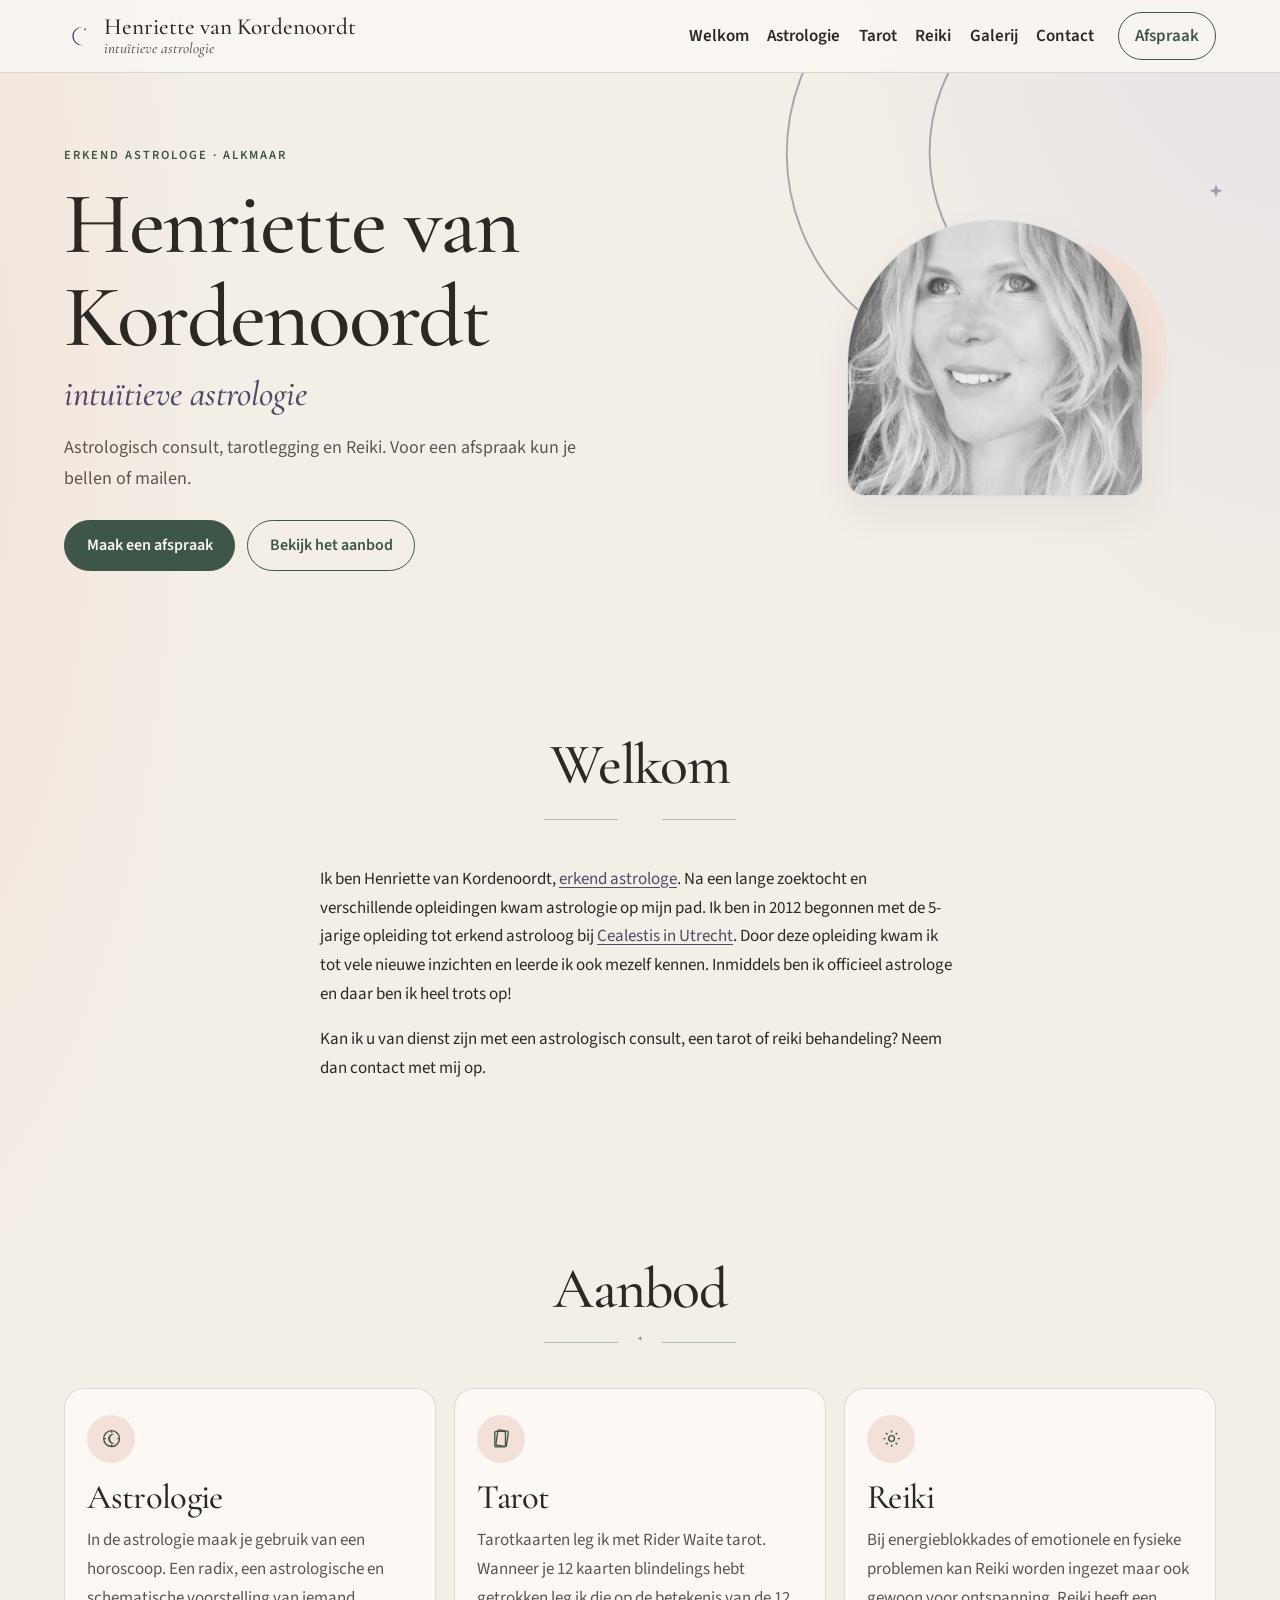
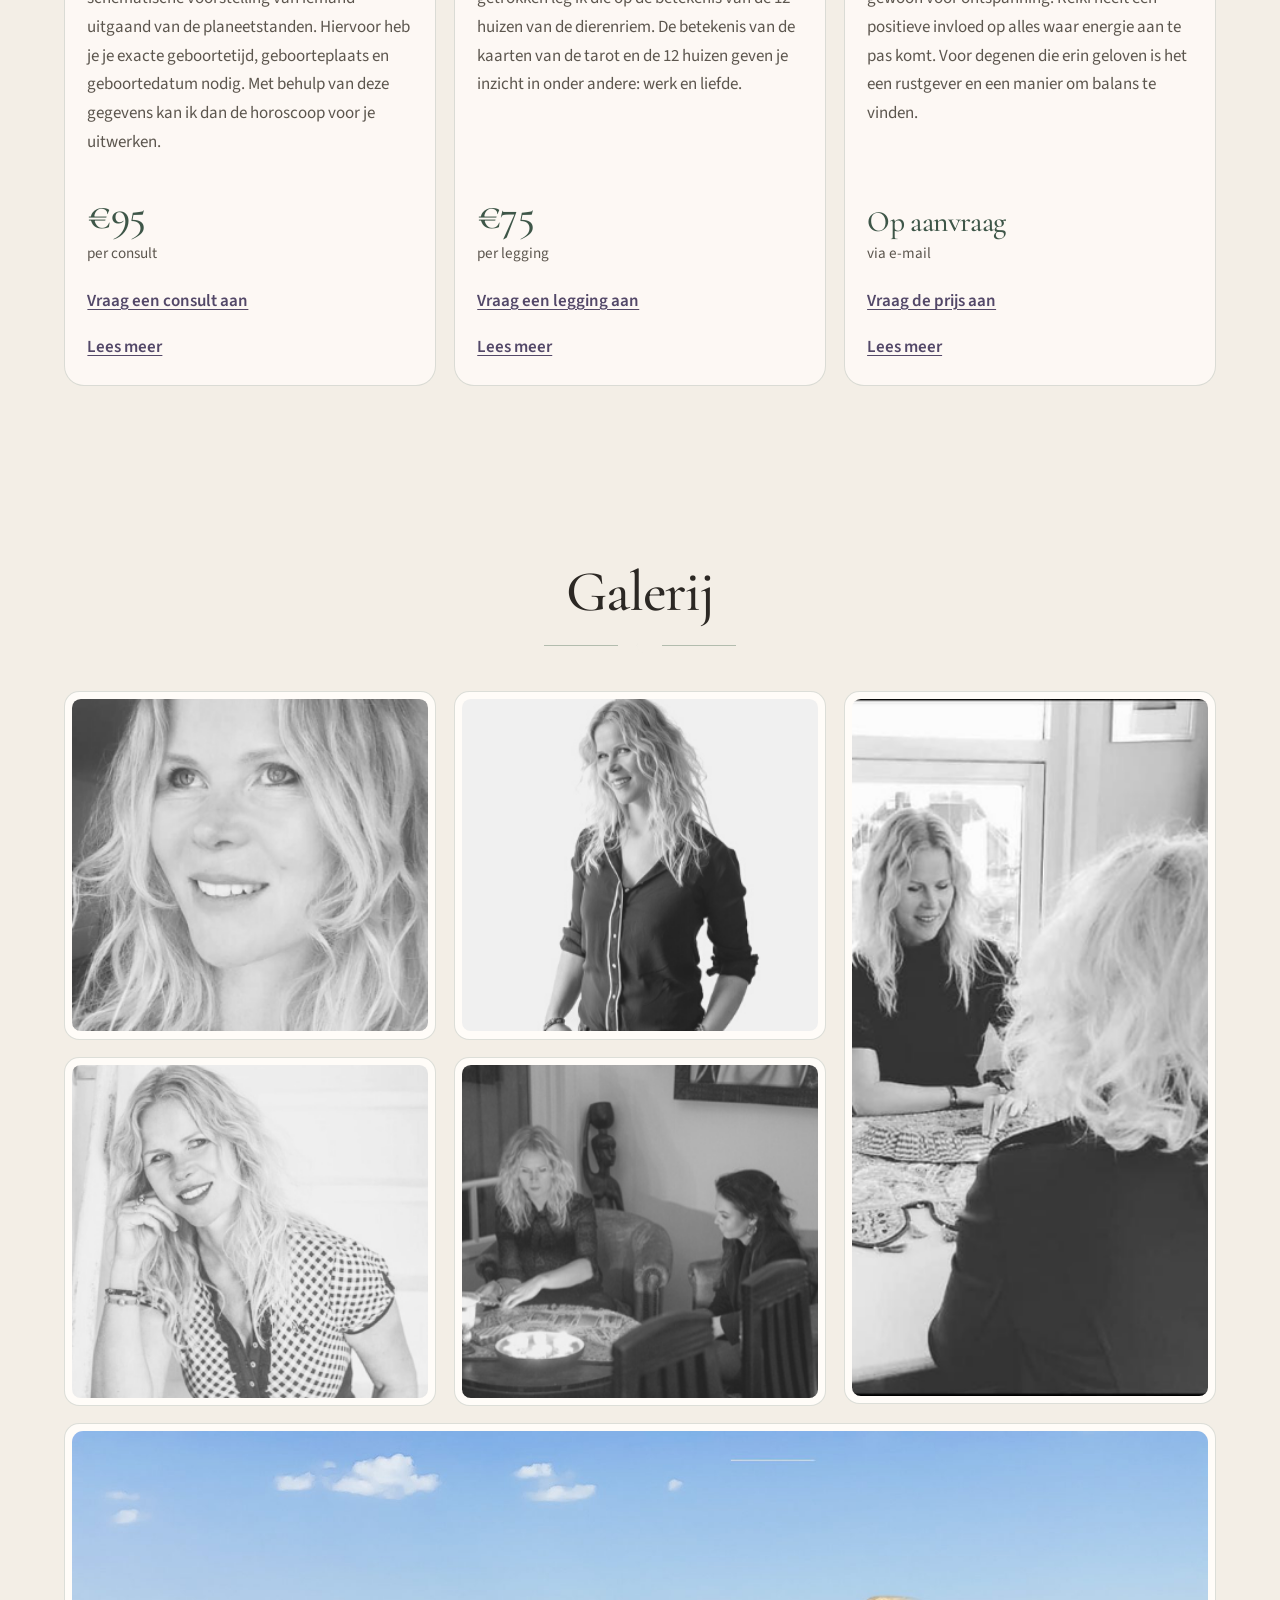
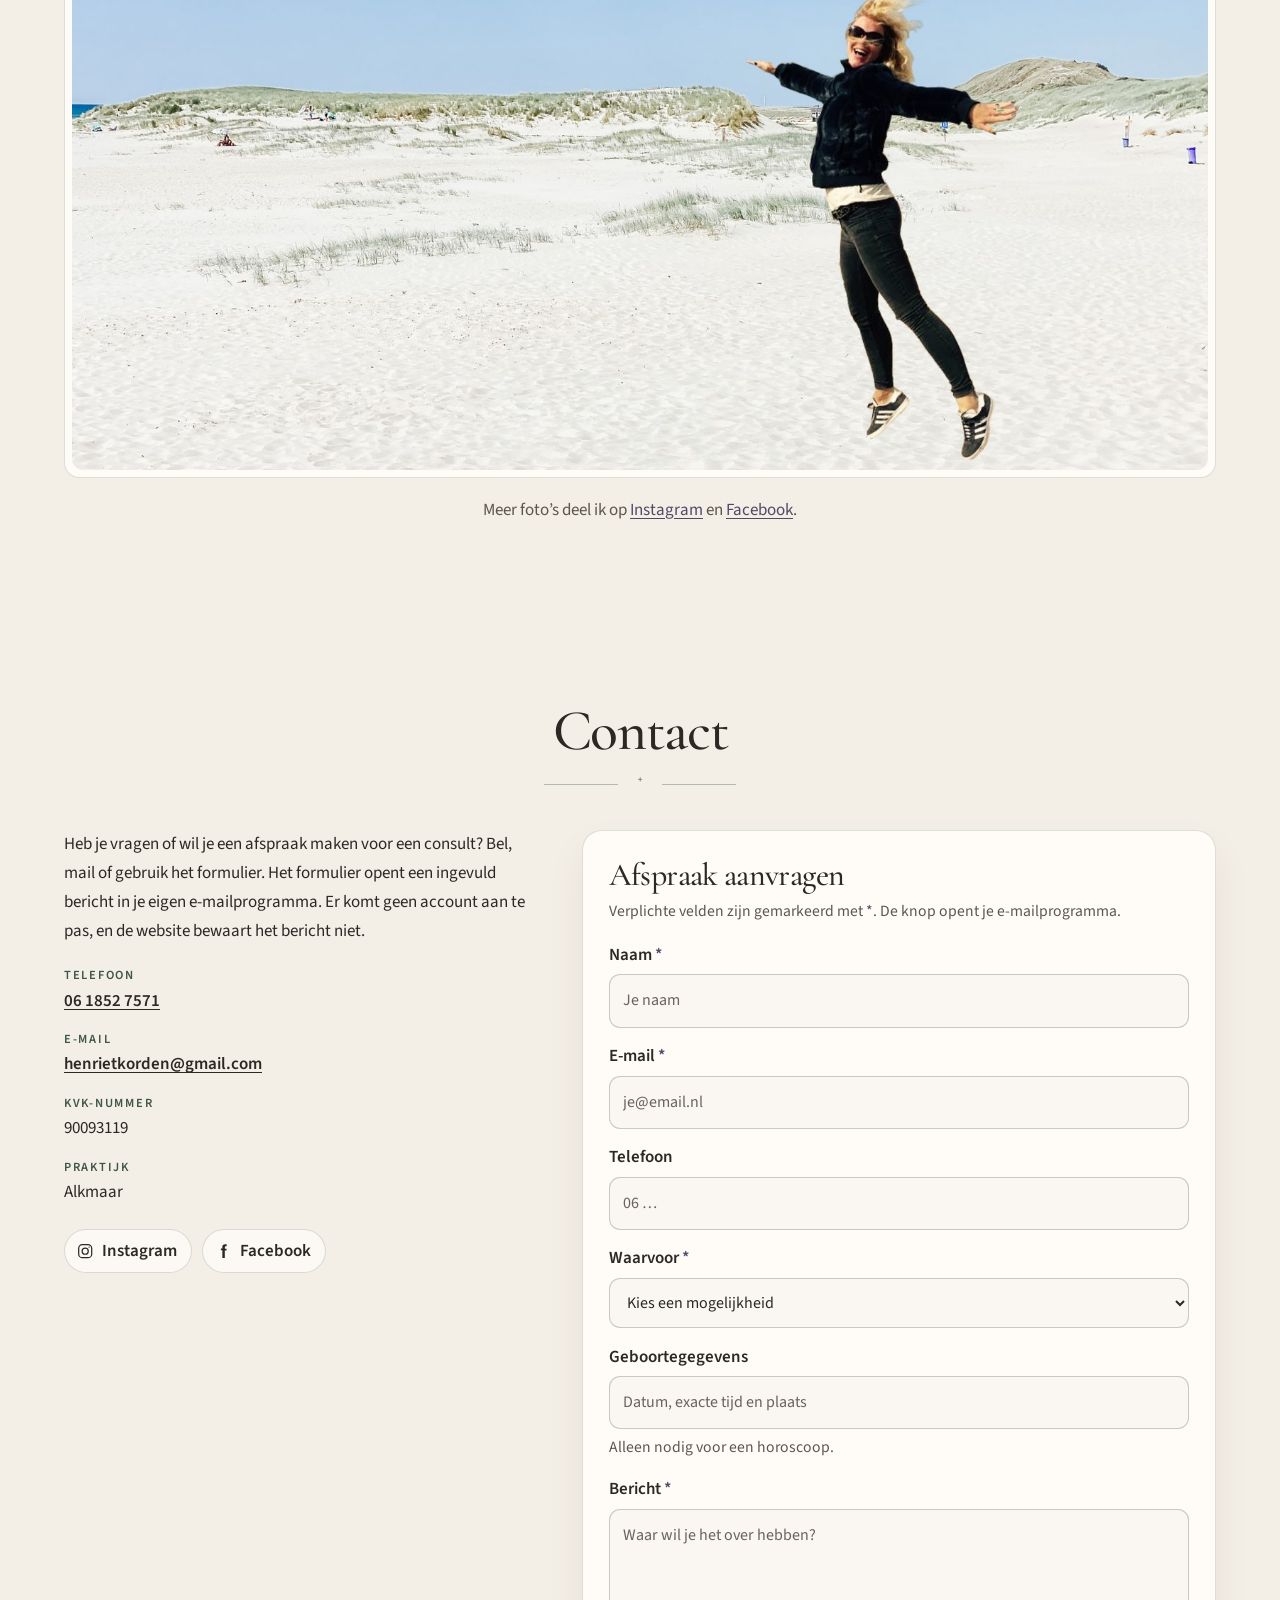
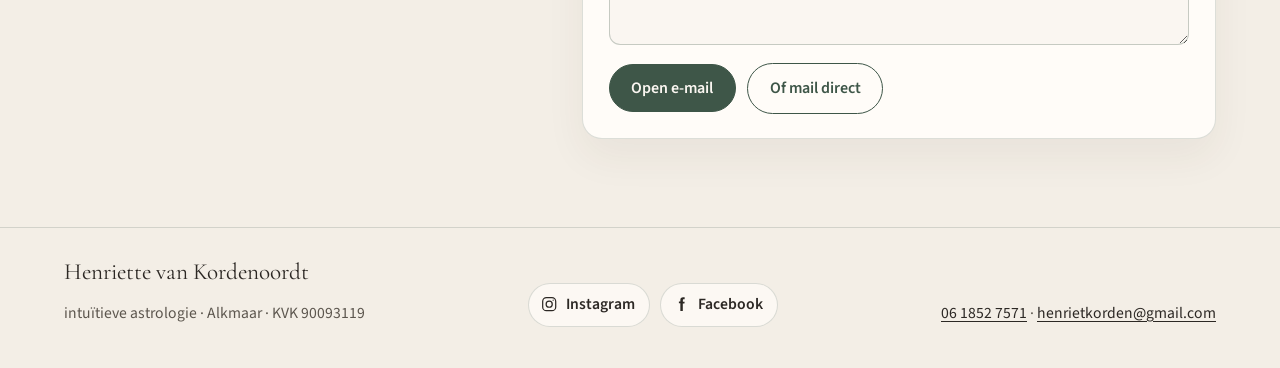
==== index.html @ 7a3ace4b "Add Henriette van Kordenoordt static site for GitHub Pages. Mirror the approved one-page site at the" ====
<!DOCTYPE html>
<html lang="nl">
<head>
  <meta charset="utf-8">
  <meta name="viewport" content="width=device-width, initial-scale=1">
  <title>Henriette van Kordenoordt – intuïtieve astrologie</title>
  <meta name="description" content="Erkend astrologe in Alkmaar. Astrologisch consult (€95), tarotlegging met Rider Waite (€75) en Reiki. Bel of mail Henriette van Kordenoordt voor een afspraak.">
  <link rel="canonical" href="https://www.henriettevankordenoordt.nl/">
  <meta name="theme-color" content="#f3eee6">
  <meta property="og:type" content="website">
  <meta property="og:locale" content="nl_NL">
  <meta property="og:site_name" content="Henriette van Kordenoordt">
  <meta property="og:title" content="Henriette van Kordenoordt – intuïtieve astrologie">
  <meta property="og:description" content="Erkend astrologe in Alkmaar. Astrologisch consult (€95), tarotlegging met Rider Waite (€75) en Reiki.">
  <meta property="og:url" content="https://www.henriettevankordenoordt.nl/">
  <meta property="og:image" content="https://www.henriettevankordenoordt.nl/og.jpg">
  <meta property="og:image:width" content="1200">
  <meta property="og:image:height" content="630">
  <meta property="og:image:alt" content="Henriette van Kordenoordt – intuïtieve astrologie">
  <meta name="twitter:card" content="summary_large_image">
  <meta name="twitter:title" content="Henriette van Kordenoordt – intuïtieve astrologie">
  <meta name="twitter:description" content="Erkend astrologe in Alkmaar. Astrologisch consult, tarot en Reiki.">
  <meta name="twitter:image" content="https://www.henriettevankordenoordt.nl/og.jpg">
  <link rel="icon" href="favicon.svg" type="image/svg+xml">
  <link rel="icon" href="favicon-32.png" sizes="32x32" type="image/png">
  <link rel="apple-touch-icon" href="apple-touch-icon.png">
  <link rel="preload" href="fonts/cormorant-garamond-latin-500-normal.woff2" as="font" type="font/woff2" crossorigin>
  <link rel="preload" href="fonts/source-sans-3-latin-400-normal.woff2" as="font" type="font/woff2" crossorigin>
  <link rel="stylesheet" href="css/styles.css">
  <script type="application/ld+json">
  {
    "@context": "https://schema.org",
    "@type": "ProfessionalService",
    "name": "Henriette van Kordenoordt",
    "description": "Erkend astrologe. Astrologisch consult, tarotlegging met Rider Waite en Reiki.",
    "url": "https://www.henriettevankordenoordt.nl/",
    "image": "https://www.henriettevankordenoordt.nl/og.jpg",
    "telephone": "+31618527571",
    "email": "henrietkorden@gmail.com",
    "address": {
      "@type": "PostalAddress",
      "addressLocality": "Alkmaar",
      "addressCountry": "NL"
    },
    "areaServed": "Alkmaar",
    "priceRange": "€€",
    "identifier": {
      "@type": "PropertyValue",
      "propertyID": "KVK",
      "value": "90093119"
    },
    "sameAs": [
      "https://www.instagram.com/henriettevkordenoordt/",
      "https://www.facebook.com/henriette.kordenoordt",
      "https://www.erkendeastrologen.nl/listings/henriette-van-kordenoordt/"
    ],
    "hasOfferCatalog": {
      "@type": "OfferCatalog",
      "name": "Consulten",
      "itemListElement": [
        {
          "@type": "Offer",
          "name": "Astrologisch consult",
          "price": "95",
          "priceCurrency": "EUR"
        },
        {
          "@type": "Offer",
          "name": "Tarotkaartlegging",
          "price": "75",
          "priceCurrency": "EUR"
        },
        {
          "@type": "Offer",
          "name": "Reiki"
        }
      ]
    }
  }
  </script>
</head>
<body id="top">
  <a class="skip" href="#inhoud">Ga naar de inhoud</a>

  <header class="site-header">
    <div class="header-bar wrap">
      <a class="brand" href="#top">
        <svg viewBox="0 0 32 32" aria-hidden="true">
          <path fill="currentColor" d="M20.8 5.6a10.2 10.2 0 1 0 .2 20.2 7.7 7.7 0 1 1-.2-20.2z"/>
          <path fill="#3e5648" d="M23.4 6.4l.45 1.2 1.2.45-1.2.45-.45 1.2-.45-1.2-1.2-.45 1.2-.45z"/>
        </svg>
        <span>
          <span class="brand-name">Henriette van Kordenoordt</span>
          <span class="brand-tag">intuïtieve astrologie</span>
        </span>
      </a>
      <button class="nav-toggle" type="button" aria-expanded="false" aria-controls="hoofdmenu">
        <span class="visually-hidden">Menu</span>
        <span class="burger" aria-hidden="true"></span>
      </button>
      <nav id="hoofdmenu" class="nav" aria-label="Hoofdmenu">
        <a href="#welkom">Welkom</a>
        <a href="astrologie.html">Astrologie</a>
        <a href="tarot.html">Tarot</a>
        <a href="reiki.html">Reiki</a>
        <a href="#galerij">Galerij</a>
        <a href="#contact">Contact</a>
        <a class="nav-cta" href="mailto:henrietkorden@gmail.com?subject=Afspraak%20consult&amp;body=Hallo%20Henriette%2C%0A%0AIk%20wil%20graag%20een%20afspraak%20maken.%0A%0ANaam%3A%20%0ATelefoon%3A%20%0AWaarvoor%20(astrologie%2C%20tarot%20of%20Reiki)%3A%20%0AGeboortedatum%2C%20tijd%20en%20plaats%20(voor%20astrologie)%3A%20%0A%0AGroet%2C%0A">Afspraak</a>
      </nav>
    </div>
  </header>

  <main id="inhoud">
    <section class="hero" aria-labelledby="hero-title">
      <svg class="sky" viewBox="0 0 800 520" preserveAspectRatio="xMidYMid slice" aria-hidden="true">
        <path fill="none" stroke="currentColor" stroke-width="1.2" d="M690 20a130 130 0 1 0 2 220 100 100 0 1 1-2-220z"/>
        <g fill="currentColor">
          <path d="M40 36l.8 2.2 2.2.8-2.2.8-.8 2.2-.8-2.2-2.2-.8 2.2-.8z"/>
          <path d="M560 28l.8 2.2 2.2.8-2.2.8-.8 2.2-.8-2.2-2.2-.8 2.2-.8z"/>
          <path d="M760 150l1.1 3 3 1.1-3 1.1-1.1 3-1.1-3-3-1.1 3-1.1z"/>
          <path d="M500 470l.8 2.1 2.1.8-2.1.8-.8 2.1-.8-2.1-2.1-.8 2.1-.8z"/>
        </g>
      </svg>
      <div class="hero-grid wrap">
        <div>
          <p class="eyebrow">Erkend astrologe · Alkmaar</p>
          <h1 id="hero-title">Henriette van Kordenoordt</h1>
          <p class="tagline">intuïtieve astrologie</p>
          <p class="lead">Astrologisch consult, tarotlegging en Reiki. Voor een afspraak kun je bellen of mailen.</p>
          <div class="actions">
            <a class="button" href="mailto:henrietkorden@gmail.com?subject=Afspraak%20consult&amp;body=Hallo%20Henriette%2C%0A%0AIk%20wil%20graag%20een%20afspraak%20maken.%0A%0ANaam%3A%20%0ATelefoon%3A%20%0AWaarvoor%20(astrologie%2C%20tarot%20of%20Reiki)%3A%20%0AGeboortedatum%2C%20tijd%20en%20plaats%20(voor%20astrologie)%3A%20%0A%0AGroet%2C%0A">Maak een afspraak</a>
            <a class="button ghost" href="#astrologie">Bekijk het aanbod</a>
          </div>
        </div>
        <figure class="portrait">
          <img src="fotos/portret-glimlach.png" width="301" height="281" alt="Portret van Henriette van Kordenoordt">
        </figure>
      </div>
    </section>

    <section class="section" id="welkom" aria-labelledby="welkom-title">
      <div class="wrap">
        <div class="section-head">
          <h2 id="welkom-title">Welkom</h2>
          <div class="ornament" aria-hidden="true"><span></span>
            <svg viewBox="0 0 24 24"><path fill="currentColor" d="M16.2 3.2a8.6 8.6 0 1 0 .2 17.2 6.5 6.5 0 1 1-.2-17.2z"/></svg>
            <span></span>
          </div>
        </div>
        <div class="prose">
          <p>Ik ben Henriette van Kordenoordt, <a href="https://www.erkendeastrologen.nl/listings/henriette-van-kordenoordt/">erkend astrologe</a>. Na een lange zoektocht en verschillende opleidingen kwam astrologie op mijn pad. Ik ben in 2012 begonnen met de 5-jarige opleiding tot erkend astroloog bij <a href="https://www.caelestis.nl">Cealestis in Utrecht</a>. Door deze opleiding kwam ik tot vele nieuwe inzichten en leerde ik ook mezelf kennen. Inmiddels ben ik officieel astrologe en daar ben ik heel trots op!</p>
          <p>Kan ik u van dienst zijn met een astrologisch consult, een tarot of reiki behandeling? Neem dan contact met mij op.</p>
        </div>
      </div>
    </section>

    <section class="section" id="aanbod" aria-labelledby="aanbod-title">
      <div class="wrap">
        <div class="section-head">
          <h2 id="aanbod-title">Aanbod</h2>
          <div class="ornament" aria-hidden="true"><span></span>
            <svg viewBox="0 0 24 24"><path fill="currentColor" d="M12 2.2l.9 2.6 2.6.9-2.6.9-.9 2.6-.9-2.6-2.6-.9 2.6-.9z"/></svg>
            <span></span>
          </div>
        </div>
        <div class="services">
          <article class="service" id="astrologie">
            <div class="service-icon" aria-hidden="true">
              <svg viewBox="0 0 24 24" fill="none" stroke="currentColor" stroke-width="1.4">
                <circle cx="12" cy="12" r="8.2"/>
                <path d="M12 3.8v2.2M12 18v2.2M3.8 12h2.2M18 12h2.2"/>
                <path d="M15.2 7.2a5.2 5.2 0 1 0 .2 9.8 3.8 3.8 0 1 1-.2-9.8z" fill="currentColor" stroke="none"/>
              </svg>
            </div>
            <h3>Astrologie</h3>
            <p class="text">In de astrologie maak je gebruik van een horoscoop. Een radix, een astrologische en schematische voorstelling van iemand uitgaand van de planeetstanden. Hiervoor heb je je exacte geboortetijd, geboorteplaats en geboortedatum nodig. Met behulp van deze gegevens kan ik dan de horoscoop voor je uitwerken.</p>
            <p class="price"><strong>€95</strong><span>per consult</span></p>
            <a class="more" href="mailto:henrietkorden@gmail.com?subject=Afspraak%20astrologisch%20consult&amp;body=Hallo%20Henriette%2C%0A%0AIk%20wil%20graag%20een%20astrologisch%20consult%20(€95).%0A%0ANaam%3A%20%0ATelefoon%3A%20%0AGeboortedatum%3A%20%0AGeboortetijd%3A%20%0AGeboorteplaats%3A%20%0A%0AGroet%2C%0A">Vraag een consult aan</a>
            <a class="more" href="astrologie.html">Lees meer</a>
          </article>

          <article class="service" id="tarot">
            <div class="service-icon" aria-hidden="true">
              <svg viewBox="0 0 24 24" fill="none" stroke="currentColor" stroke-width="1.4">
                <rect x="7" y="3.5" width="11" height="16" rx="1.2" transform="rotate(8 12 12)"/>
                <rect x="5" y="4.5" width="11" height="16" rx="1.2"/>
              </svg>
            </div>
            <h3>Tarot</h3>
            <p class="text">Tarotkaarten leg ik met Rider Waite tarot. Wanneer je 12 kaarten blindelings hebt getrokken leg ik die op de betekenis van de 12 huizen van de dierenriem. De betekenis van de kaarten van de tarot en de 12 huizen geven je inzicht in onder andere: werk en liefde.</p>
            <p class="price"><strong>€75</strong><span>per legging</span></p>
            <a class="more" href="mailto:henrietkorden@gmail.com?subject=Afspraak%20tarotlegging&amp;body=Hallo%20Henriette%2C%0A%0AIk%20wil%20graag%20een%20tarotlegging%20(€75).%0A%0ANaam%3A%20%0ATelefoon%3A%20%0A%0AGroet%2C%0A">Vraag een legging aan</a>
            <a class="more" href="tarot.html">Lees meer</a>
          </article>

          <article class="service" id="reiki">
            <div class="service-icon" aria-hidden="true">
              <svg viewBox="0 0 24 24" fill="none" stroke="currentColor" stroke-width="1.4">
                <circle cx="12" cy="12" r="3"/>
                <path d="M12 3.5v2.2M12 18.3V20.5M3.5 12h2.2M18.3 12H20.5"/>
                <path d="M6.2 6.2l1.6 1.6M16.2 16.2l1.6 1.6M17.8 6.2l-1.6 1.6M7.8 16.2l-1.6 1.6"/>
              </svg>
            </div>
            <h3>Reiki</h3>
            <p class="text">Bij energieblokkades of emotionele en fysieke problemen kan Reiki worden ingezet maar ook gewoon voor ontspanning. Reiki heeft een positieve invloed op alles waar energie aan te pas komt. Voor degenen die erin geloven is het een rustgever en een manier om balans te vinden.</p>
            <p class="price words"><strong>Op aanvraag</strong><span>via e-mail</span></p>
            <a class="more" href="mailto:henrietkorden@gmail.com?subject=Vraag%20over%20Reiki&amp;body=Hallo%20Henriette%2C%0A%0AIk%20wil%20graag%20weten%20wat%20een%20Reiki-behandeling%20kost%20en%20of%20je%20tijd%20hebt.%0A%0ANaam%3A%20%0ATelefoon%3A%20%0A%0AGroet%2C%0A">Vraag de prijs aan</a>
            <a class="more" href="reiki.html">Lees meer</a>
          </article>
        </div>
      </div>
    </section>

    <section class="section" id="galerij" aria-labelledby="galerij-title">
      <div class="wrap">
        <div class="section-head">
          <h2 id="galerij-title">Galerij</h2>
          <div class="ornament" aria-hidden="true"><span></span>
            <svg viewBox="0 0 24 24"><path fill="currentColor" d="M16.2 3.2a8.6 8.6 0 1 0 .2 17.2 6.5 6.5 0 1 1-.2-17.2z"/></svg>
            <span></span>
          </div>
        </div>
        <!--
          Foto's staan in de map fotos/.
          Nieuwe foto: kopieer het bestand daarnaartoe en kopieer een <figure> hieronder.
          Zet een alt-tekst op de img. Geen zichtbaar bijschrift.
          Uitleg voor Henriette: README.md en fotos/LEES-MIJ.txt
        -->
        <div class="gallery">
          <figure>
            <button class="shot" type="button" data-src="fotos/portret-glimlach.png">
              <img src="fotos/portret-glimlach.png" width="301" height="281" alt="Portret van Henriette van Kordenoordt" loading="lazy">
            </button>
          </figure>
          <figure>
            <button class="shot" type="button" data-src="fotos/portret-leunend.png">
              <img src="fotos/portret-leunend.png" width="301" height="281" alt="Henriette van Kordenoordt, leunend tegen een lichte muur" loading="lazy">
            </button>
          </figure>
          <figure>
            <button class="shot" type="button" data-src="fotos/portret-staand.png">
              <img src="fotos/portret-staand.png" width="301" height="281" alt="Henriette van Kordenoordt, staand portret" loading="lazy">
            </button>
          </figure>
          <figure>
            <button class="shot" type="button" data-src="fotos/consult-kaarten.png">
              <img src="fotos/consult-kaarten.png" width="301" height="281" alt="Henriette tijdens een consult aan tafel met kaarten" loading="lazy">
            </button>
          </figure>
          <figure>
            <button class="shot" type="button" data-src="fotos/consult-raam.png">
              <img src="fotos/consult-raam.png" width="291" height="570" alt="Henriette in gesprek tijdens een consult bij het raam" loading="lazy">
            </button>
          </figure>
        </div>
        <figure class="feature">
          <button class="shot" type="button" data-src="fotos/aan-het-strand.jpg">
            <img src="fotos/aan-het-strand.jpg" width="1600" height="900" alt="Henriette van Kordenoordt op het strand, met duinen op de achtergrond" loading="lazy">
          </button>
        </figure>
        <p class="gallery-note">Meer foto’s deel ik op <a href="https://www.instagram.com/henriettevkordenoordt/">Instagram</a> en <a href="https://www.facebook.com/henriette.kordenoordt">Facebook</a>.</p>
      </div>
    </section>

    <section class="section" id="contact" aria-labelledby="contact-title">
      <div class="wrap">
        <div class="section-head">
          <h2 id="contact-title">Contact</h2>
          <div class="ornament" aria-hidden="true"><span></span>
            <svg viewBox="0 0 24 24"><path fill="currentColor" d="M12 2.2l.9 2.6 2.6.9-2.6.9-.9 2.6-.9-2.6-2.6-.9 2.6-.9z"/></svg>
            <span></span>
          </div>
        </div>
        <div class="contact-grid">
          <div>
            <p>Heb je vragen of wil je een afspraak maken voor een consult? Bel, mail of gebruik het formulier. Het formulier opent een ingevuld bericht in je eigen e-mailprogramma. Er komt geen account aan te pas, en de website bewaart het bericht niet.</p>
            <ul class="contact-list">
              <li>
                <span>Telefoon</span>
                <a href="tel:+31618527571">06 1852 7571</a>
              </li>
              <li>
                <span>E-mail</span>
                <a href="mailto:henrietkorden@gmail.com">henrietkorden@gmail.com</a>
              </li>
              <li>
                <span>KVK-nummer</span>
                90093119
              </li>
              <li>
                <span>Praktijk</span>
                Alkmaar
              </li>
            </ul>
            <ul class="social">
              <li>
                <a href="https://www.instagram.com/henriettevkordenoordt/">
                  <svg viewBox="0 0 24 24" aria-hidden="true" fill="none" stroke="currentColor" stroke-width="1.6">
                    <rect x="3.5" y="3.5" width="17" height="17" rx="5"/>
                    <circle cx="12" cy="12" r="4"/>
                    <circle cx="17.2" cy="6.8" r="0.8" fill="currentColor" stroke="none"/>
                  </svg>
                  Instagram
                </a>
              </li>
              <li>
                <a href="https://www.facebook.com/henriette.kordenoordt">
                  <svg viewBox="0 0 24 24" aria-hidden="true" fill="currentColor">
                    <path d="M14.2 8.4V6.9c0-.7.2-1.2 1.3-1.2H16.5V3h-1.9C12 3 10.9 4.3 10.9 6.4v2H9v2.4h1.9V21h3.2v-9.8h2.1l.3-2.4h-2.3z"/>
                  </svg>
                  Facebook
                </a>
              </li>
            </ul>
          </div>

          <form id="afspraak-form" class="form-card" name="afspraak" method="POST" action="bedankt.html" data-netlify="true" netlify-honeypot="bot-field">
            <h3>Afspraak aanvragen</h3>
            <p class="hint">Verplichte velden zijn gemarkeerd met <span class="req">*</span>. De knop opent je e-mailprogramma.</p>
            <input type="hidden" name="form-name" value="afspraak">
            <p class="honeypot">
              <label>Laat dit veld leeg<input name="bot-field" tabindex="-1" autocomplete="off"></label>
            </p>
            <div class="field">
              <label for="naam">Naam <span class="req">*</span></label>
              <input id="naam" name="naam" type="text" autocomplete="name" required placeholder="Je naam">
            </div>
            <div class="field">
              <label for="email">E-mail <span class="req">*</span></label>
              <input id="email" name="email" type="email" autocomplete="email" required placeholder="je@email.nl">
            </div>
            <div class="field">
              <label for="telefoon">Telefoon</label>
              <input id="telefoon" name="telefoon" type="tel" autocomplete="tel" placeholder="06 …">
            </div>
            <div class="field">
              <label for="dienst">Waarvoor <span class="req">*</span></label>
              <select id="dienst" name="dienst" required>
                <option value="">Kies een mogelijkheid</option>
                <option>Astrologisch consult (€95)</option>
                <option>Tarotkaartlegging (€75)</option>
                <option>Reiki (prijs op aanvraag)</option>
                <option>Ik weet het nog niet</option>
              </select>
            </div>
            <div class="field">
              <label for="geboorte">Geboortegegevens</label>
              <input id="geboorte" name="geboorte" type="text" placeholder="Datum, exacte tijd en plaats">
              <span class="hint">Alleen nodig voor een horoscoop.</span>
            </div>
            <div class="field">
              <label for="bericht">Bericht <span class="req">*</span></label>
              <textarea id="bericht" name="bericht" required placeholder="Waar wil je het over hebben?"></textarea>
            </div>
            <div class="form-actions">
              <button class="button" type="submit">Open e-mail</button>
              <a class="button ghost" href="mailto:henrietkorden@gmail.com?subject=Afspraak%20consult&amp;body=Hallo%20Henriette%2C%0A%0AIk%20wil%20graag%20een%20afspraak%20maken.%0A%0ANaam%3A%20%0ATelefoon%3A%20%0AWaarvoor%20(astrologie%2C%20tarot%20of%20Reiki)%3A%20%0AGeboortedatum%2C%20tijd%20en%20plaats%20(voor%20astrologie)%3A%20%0A%0AGroet%2C%0A">Of mail direct</a>
            </div>
            <p id="form-status" class="form-status" role="status" hidden></p>
          </form>
        </div>
      </div>
    </section>
  </main>

  <footer class="site-footer">
    <div class="wrap footer-row">
      <div>
        <p class="footer-name">Henriette van Kordenoordt</p>
        <p class="footer-meta">intuïtieve astrologie · Alkmaar · KVK 90093119</p>
      </div>
      <ul class="social">
        <li>
          <a href="https://www.instagram.com/henriettevkordenoordt/">
            <svg viewBox="0 0 24 24" aria-hidden="true" fill="none" stroke="currentColor" stroke-width="1.6">
              <rect x="3.5" y="3.5" width="17" height="17" rx="5"/>
              <circle cx="12" cy="12" r="4"/>
              <circle cx="17.2" cy="6.8" r="0.8" fill="currentColor" stroke="none"/>
            </svg>
            Instagram
          </a>
        </li>
        <li>
          <a href="https://www.facebook.com/henriette.kordenoordt">
            <svg viewBox="0 0 24 24" aria-hidden="true" fill="currentColor">
              <path d="M14.2 8.4V6.9c0-.7.2-1.2 1.3-1.2H16.5V3h-1.9C12 3 10.9 4.3 10.9 6.4v2H9v2.4h1.9V21h3.2v-9.8h2.1l.3-2.4h-2.3z"/>
            </svg>
            Facebook
          </a>
        </li>
      </ul>
      <p class="footer-meta"><a href="tel:+31618527571">06 1852 7571</a> · <a href="mailto:henrietkorden@gmail.com">henrietkorden@gmail.com</a></p>
    </div>
  </footer>

  <dialog id="lightbox" class="lightbox" aria-label="Vergrote foto">
    <div class="lightbox-frame">
      <img id="lightbox-img" alt="">
      <div class="lightbox-bar">
        <form method="dialog">
          <button class="lightbox-close" type="submit">Sluiten</button>
        </form>
      </div>
    </div>
  </dialog>

  <script src="js/site.js"></script>
</body>
</html>
---- css/styles.css ----
@font-face {
  font-family: "Cormorant Garamond";
  font-style: normal;
  font-weight: 400;
  font-display: swap;
  src: url("../fonts/cormorant-garamond-latin-400-normal.woff2") format("woff2");
}

@font-face {
  font-family: "Cormorant Garamond";
  font-style: normal;
  font-weight: 500;
  font-display: swap;
  src: url("../fonts/cormorant-garamond-latin-500-normal.woff2") format("woff2");
}

@font-face {
  font-family: "Cormorant Garamond";
  font-style: normal;
  font-weight: 600;
  font-display: swap;
  src: url("../fonts/cormorant-garamond-latin-600-normal.woff2") format("woff2");
}

@font-face {
  font-family: "Cormorant Garamond";
  font-style: italic;
  font-weight: 500;
  font-display: swap;
  src: url("../fonts/cormorant-garamond-latin-500-italic.woff2") format("woff2");
}

@font-face {
  font-family: "Source Sans 3";
  font-style: normal;
  font-weight: 400;
  font-display: swap;
  src: url("../fonts/source-sans-3-latin-400-normal.woff2") format("woff2");
}

@font-face {
  font-family: "Source Sans 3";
  font-style: normal;
  font-weight: 600;
  font-display: swap;
  src: url("../fonts/source-sans-3-latin-600-normal.woff2") format("woff2");
}

:root {
  --cream: #f3eee6;
  --paper: #faf6f1;
  --white: #fffcf8;
  --blush: #f3e0d8;
  --sage: #7f9482;
  --sage-deep: #3e5648;
  --lavender: #d5cce3;
  --lavender-deep: #534868;
  --ink: #2c2824;
  --muted: #5c564e;
  --line: rgba(62, 86, 72, 0.18);
  --shadow: 0 18px 40px rgba(70, 52, 42, 0.06);
  --serif: "Cormorant Garamond", "Iowan Old Style", Palatino, Georgia, serif;
  --sans: "Source Sans 3", "Segoe UI", sans-serif;
  --header: 4.5rem;
}

*,
*::before,
*::after {
  box-sizing: border-box;
}

html {
  scroll-behavior: smooth;
}

body {
  margin: 0;
  color: var(--ink);
  background:
    radial-gradient(ellipse 70% 40% at 100% -8%, rgba(213, 204, 227, 0.55), transparent 55%),
    radial-gradient(ellipse 50% 36% at -8% 8%, rgba(243, 224, 216, 0.85), transparent 50%),
    var(--cream);
  font-family: var(--sans);
  font-size: 1.0625rem;
  line-height: 1.7;
  color-scheme: light;
}

img {
  max-width: 100%;
  height: auto;
}

h1, h2, h3 {
  font-family: var(--serif);
  font-weight: 500;
  line-height: 1.05;
  letter-spacing: -0.02em;
  margin: 0;
}

p {
  margin: 0 0 1rem;
}

a {
  color: var(--lavender-deep);
  text-underline-offset: 0.18em;
}

a:hover {
  color: var(--sage-deep);
}

:focus-visible {
  outline: 2px solid var(--lavender-deep);
  outline-offset: 3px;
}

::selection {
  background: var(--lavender);
  color: var(--ink);
}

.skip {
  position: absolute;
  left: 1rem;
  top: -4rem;
  z-index: 100;
  background: var(--ink);
  color: var(--paper);
  padding: 0.6rem 1rem;
  border-radius: 0.4rem;
  text-decoration: none;
}

.skip:focus {
  top: 0.6rem;
}

.visually-hidden {
  position: absolute;
  width: 1px;
  height: 1px;
  padding: 0;
  margin: -1px;
  overflow: hidden;
  clip: rect(0, 0, 0, 0);
  white-space: nowrap;
  border: 0;
}

.wrap {
  width: min(100% - 2.5rem, 72rem);
  margin-inline: auto;
}

.section,
#astrologie,
#tarot,
#reiki {
  scroll-margin-top: 5.5rem;
}

.section {
  padding: 4.25rem 0;
}

.section-head {
  text-align: center;
  margin-bottom: 2.25rem;
}

.section-head h2 {
  font-size: clamp(2.4rem, 5vw, 3.6rem);
}

.eyebrow {
  margin: 0 0 0.75rem;
  font-size: 0.78rem;
  font-weight: 600;
  letter-spacing: 0.16em;
  text-transform: uppercase;
  color: var(--sage-deep);
}

.ornament {
  display: flex;
  align-items: center;
  gap: 0.8rem;
  max-width: 12rem;
  margin: 0.9rem auto 0;
  color: var(--sage);
}

.ornament span {
  flex: 1;
  height: 1px;
  background: currentColor;
  opacity: 0.55;
}

.ornament svg {
  width: 1.15rem;
  height: 1.15rem;
  flex: none;
}

.prose {
  max-width: 40rem;
  margin-inline: auto;
}

.prose p:last-child {
  margin-bottom: 0;
}

.site-header {
  position: sticky;
  top: 0;
  z-index: 30;
  background: rgba(250, 246, 241, 0.9);
  backdrop-filter: blur(14px);
  border-bottom: 1px solid var(--line);
}

.header-bar {
  display: flex;
  align-items: center;
  justify-content: space-between;
  gap: 0.75rem;
  min-height: var(--header);
  flex-wrap: wrap;
}

.brand {
  display: flex;
  align-items: center;
  gap: 0.7rem;
  color: inherit;
  text-decoration: none;
  min-width: 0;
  padding: 0.4rem 0;
}

.brand svg {
  width: 1.8rem;
  height: 1.8rem;
  flex: none;
  color: var(--lavender-deep);
}

.brand-name {
  display: block;
  font-family: var(--serif);
  font-size: clamp(1.15rem, 2.4vw, 1.45rem);
  font-weight: 500;
  line-height: 1;
  letter-spacing: 0;
}

.brand-tag {
  display: block;
  margin-top: 0.15rem;
  font-family: var(--serif);
  font-style: italic;
  font-size: 0.95rem;
  color: var(--muted);
  line-height: 1;
}

.nav-toggle {
  width: 2.75rem;
  height: 2.75rem;
  border: 1px solid var(--line);
  border-radius: 999px;
  background: transparent;
  color: var(--ink);
  display: inline-flex;
  align-items: center;
  justify-content: center;
  cursor: pointer;
}

.burger,
.burger::before,
.burger::after {
  display: block;
  width: 1rem;
  height: 1.5px;
  background: currentColor;
  border-radius: 1px;
  position: relative;
}

.burger::before,
.burger::after {
  content: "";
  position: absolute;
  left: 0;
}

.burger::before { top: -6px; }
.burger::after { top: 6px; }

.nav-toggle[aria-expanded="true"] .burger {
  background: transparent;
}

.nav-toggle[aria-expanded="true"] .burger::before {
  top: 0;
  transform: rotate(45deg);
}

.nav-toggle[aria-expanded="true"] .burger::after {
  top: 0;
  transform: rotate(-45deg);
}

.nav {
  display: none;
  flex: 1 0 100%;
  flex-direction: column;
  padding-bottom: 0.85rem;
}

.nav.is-open {
  display: flex;
}

.nav a {
  color: var(--ink);
  text-decoration: none;
  font-weight: 600;
  padding: 0.8rem 0;
  border-bottom: 1px solid var(--line);
}

.nav a:hover {
  color: var(--lavender-deep);
}

.nav-cta {
  margin-top: 0.85rem;
  align-self: flex-start;
  border: 1px solid var(--sage-deep) !important;
  border-radius: 999px;
  padding: 0.55rem 1rem !important;
  color: var(--sage-deep) !important;
}

.hero {
  position: relative;
  overflow: hidden;
  padding: 3.25rem 0 3.5rem;
}

.sky {
  position: absolute;
  inset: 0;
  width: 100%;
  height: 100%;
  pointer-events: none;
  color: var(--lavender-deep);
  opacity: 0.45;
}

.hero-grid {
  position: relative;
  display: grid;
  gap: 2.5rem;
  align-items: center;
}

h1 {
  max-width: 11em;
  font-size: clamp(3.1rem, 8vw, 5.5rem);
}

.tagline {
  margin: 0.7rem 0 0;
  font-family: var(--serif);
  font-style: italic;
  font-weight: 500;
  font-size: clamp(1.55rem, 3vw, 2.2rem);
  color: var(--lavender-deep);
  line-height: 1.15;
}

.lead {
  max-width: 34rem;
  margin-top: 1.15rem;
  color: var(--muted);
  font-size: 1.125rem;
}

.actions {
  display: flex;
  flex-wrap: wrap;
  gap: 0.75rem;
  margin-top: 1.6rem;
}

.button {
  display: inline-flex;
  align-items: center;
  justify-content: center;
  min-height: 3rem;
  padding: 0.7rem 1.35rem;
  border-radius: 999px;
  border: 1px solid var(--sage-deep);
  background: var(--sage-deep);
  color: var(--paper);
  text-decoration: none;
  font-weight: 600;
  cursor: pointer;
  font-family: inherit;
  font-size: 1rem;
}

.button:hover {
  background: #31483b;
  border-color: #31483b;
  color: var(--paper);
}

.button.ghost {
  background: transparent;
  color: var(--sage-deep);
}

.button.ghost:hover {
  background: rgba(62, 86, 72, 0.08);
  color: var(--sage-deep);
}

.portrait {
  justify-self: center;
  width: min(100%, 18.5rem);
  margin: 0;
  position: relative;
}

.portrait::before {
  content: "";
  position: absolute;
  inset: 8% -8% auto auto;
  width: 70%;
  height: 78%;
  border-radius: 50%;
  background: rgba(243, 224, 216, 0.95);
  z-index: 0;
}

.portrait img {
  position: relative;
  z-index: 1;
  display: block;
  width: 100%;
  height: auto;
  border-radius: 9rem 9rem 1.1rem 1.1rem;
  border: 1px solid var(--line);
  background: var(--white);
  box-shadow: var(--shadow);
}

.services {
  display: grid;
  gap: 1.1rem;
}

.service {
  display: flex;
  flex-direction: column;
  background: rgba(255, 252, 248, 0.78);
  border: 1px solid var(--line);
  border-radius: 1.25rem;
  padding: 1.6rem 1.4rem 1.4rem;
}

.service-icon {
  width: 3rem;
  height: 3rem;
  display: grid;
  place-items: center;
  border-radius: 50%;
  background: var(--blush);
  color: var(--sage-deep);
  margin-bottom: 1rem;
}

.service-icon svg {
  width: 1.45rem;
  height: 1.45rem;
}

.service h3 {
  font-size: 2.15rem;
  margin-bottom: 0.7rem;
}

.service .text {
  color: var(--muted);
  flex: 1;
}

.price {
  margin: 1.35rem 0 0.15rem;
}

.price strong {
  display: block;
  font-family: var(--serif);
  font-size: 2.6rem;
  font-weight: 500;
  line-height: 1;
  color: var(--sage-deep);
  letter-spacing: -0.02em;
}

.price.words strong {
  font-size: 1.85rem;
}

.price span {
  display: block;
  margin-top: 0.3rem;
  color: var(--muted);
  font-size: 0.95rem;
}

.more {
  margin-top: 1.1rem;
  font-weight: 600;
}

.gallery {
  columns: 1;
  column-gap: 1.1rem;
}

.gallery figure,
.feature {
  margin: 0 0 1.1rem;
  break-inside: avoid;
}

.shot {
  display: block;
  width: 100%;
  padding: 0.45rem;
  border: 1px solid var(--line);
  border-radius: 0.95rem;
  background: var(--white);
  cursor: zoom-in;
  color: inherit;
  font: inherit;
}

.shot img {
  display: block;
  width: 100%;
  height: auto;
  border-radius: 0.55rem;
}

.feature .shot img {
  border-radius: 0.7rem;
}

.gallery-note {
  text-align: center;
  color: var(--muted);
  margin: 0.4rem 0 0;
}

.contact-grid {
  display: grid;
  gap: 1.75rem;
}

.contact-list {
  list-style: none;
  margin: 1.25rem 0 0;
  padding: 0;
}

.contact-list li {
  margin: 0.85rem 0;
}

.contact-list span {
  display: block;
  font-size: 0.78rem;
  font-weight: 600;
  letter-spacing: 0.14em;
  text-transform: uppercase;
  color: var(--sage-deep);
}

.contact-list a {
  color: var(--ink);
  font-weight: 600;
  text-decoration-thickness: 1px;
}

.social {
  display: flex;
  flex-wrap: wrap;
  gap: 0.6rem;
  list-style: none;
  margin: 1.4rem 0 0;
  padding: 0;
}

.social a {
  display: inline-flex;
  align-items: center;
  gap: 0.45rem;
  min-height: 2.75rem;
  padding: 0.35rem 0.9rem 0.35rem 0.7rem;
  border: 1px solid var(--line);
  border-radius: 999px;
  background: rgba(255, 252, 248, 0.7);
  color: var(--ink);
  text-decoration: none;
  font-weight: 600;
}

.social a:hover {
  border-color: var(--lavender-deep);
  color: var(--lavender-deep);
}

.social svg {
  width: 1.15rem;
  height: 1.15rem;
}

.form-card {
  background: var(--white);
  border: 1px solid var(--line);
  border-radius: 1.25rem;
  padding: 1.35rem 1.2rem 1.3rem;
  box-shadow: var(--shadow);
}

.form-card h3 {
  font-size: 2rem;
  margin-bottom: 0.4rem;
}

.hint {
  color: var(--muted);
  font-size: 0.98rem;
}

.field {
  display: flex;
  flex-direction: column;
  gap: 0.3rem;
  margin-top: 0.9rem;
}

.field label {
  font-weight: 600;
}

.req {
  color: var(--lavender-deep);
}

input,
select,
textarea {
  width: 100%;
  font: inherit;
  font-size: 1rem;
  color: var(--ink);
  background: var(--paper);
  border: 1px solid rgba(62, 86, 72, 0.28);
  border-radius: 0.7rem;
  padding: 0.75rem 0.85rem;
  min-height: 3rem;
}

textarea {
  min-height: 8.5rem;
  resize: vertical;
}

::placeholder {
  color: #6a635b;
  opacity: 1;
}

.form-actions {
  display: flex;
  flex-wrap: wrap;
  gap: 0.7rem;
  align-items: center;
  margin-top: 1.1rem;
}

.form-status {
  margin: 0.9rem 0 0;
  padding: 0.8rem 0.9rem;
  border-radius: 0.7rem;
  background: rgba(127, 148, 130, 0.16);
  color: var(--ink);
}

.honeypot {
  position: absolute;
  left: -10000px;
  top: auto;
  width: 1px;
  height: 1px;
  overflow: hidden;
}

.site-footer {
  border-top: 1px solid var(--line);
  padding: 2rem 0 2.6rem;
  color: var(--muted);
  font-size: 0.98rem;
}

.footer-row {
  display: flex;
  flex-wrap: wrap;
  gap: 0.8rem 1.5rem;
  justify-content: space-between;
  align-items: end;
}

.footer-name {
  font-family: var(--serif);
  font-size: 1.45rem;
  color: var(--ink);
  line-height: 1;
}

.footer-meta {
  margin: 0.25rem 0 0;
}

.site-footer a {
  color: var(--ink);
}

.lightbox {
  border: 0;
  padding: 0;
  background: transparent;
  max-width: min(92vw, 46rem);
  width: 100%;
}

.lightbox::backdrop {
  background: rgba(44, 40, 36, 0.78);
}

.lightbox-frame {
  background: var(--paper);
  border-radius: 1rem;
  padding: 0.75rem;
}

.lightbox img {
  display: block;
  width: 100%;
  max-height: 78vh;
  object-fit: contain;
  background: #fff;
  border-radius: 0.6rem;
}

.lightbox-bar {
  display: flex;
  justify-content: flex-end;
  align-items: center;
  padding: 0.55rem 0.2rem 0.15rem;
}

.lightbox-close {
  border: 1px solid var(--line);
  background: var(--white);
  color: var(--ink);
  border-radius: 999px;
  min-height: 2.5rem;
  padding: 0.3rem 0.9rem;
  font: inherit;
  font-weight: 600;
  cursor: pointer;
}

.page {
  padding: 4rem 0 5rem;
}

.page h1 {
  font-size: clamp(2.8rem, 6vw, 4.2rem);
  margin-bottom: 1rem;
}

@media (min-width: 720px) {
  .wrap {
    width: min(100% - 4rem, 72rem);
  }

  .gallery {
    columns: 2;
  }

  .section {
    padding: 5.5rem 0;
  }

  .hero {
    padding: 4.5rem 0 4.75rem;
  }

  .form-card {
    padding: 1.7rem 1.6rem 1.5rem;
  }
}

@media (min-width: 900px) {
  .nav-toggle {
    display: none;
  }

  .header-bar {
    flex-wrap: nowrap;
  }

  .nav {
    display: flex;
    flex: none;
    flex-direction: row;
    align-items: center;
    gap: 1.15rem;
    padding: 0;
  }

  .nav a {
    border: 0;
    padding: 0.35rem 0;
  }

  .nav-cta {
    margin-top: 0;
    margin-left: 0.35rem;
  }

  .hero-grid {
    grid-template-columns: minmax(0, 1.2fr) minmax(16rem, 0.8fr);
    gap: 3rem;
  }

  .services {
    grid-template-columns: repeat(3, 1fr);
    align-items: stretch;
  }

  .contact-grid {
    grid-template-columns: minmax(0, 0.86fr) minmax(0, 1.14fr);
    gap: 2.5rem;
    align-items: start;
  }
}

@media (min-width: 1100px) {
  .gallery {
    columns: 3;
  }
}

@media (prefers-reduced-motion: reduce) {
  html {
    scroll-behavior: auto;
  }

  *,
  *::before,
  *::after {
    animation: none !important;
    transition: none !important;
  }
}

@media print {
  .site-header,
  .nav-toggle,
  .actions,
  .form-card,
  .lightbox,
  .social {
    display: none !important;
  }

  body {
    background: white;
  }

  a {
    color: black;
    text-decoration: none;
  }
}

.subpage {
  padding: 3.5rem 0 5rem;
}

.prose-page {
  max-width: 44rem;
}

.prose-page h1 {
  max-width: 16em;
  font-size: clamp(2.5rem, 5vw, 3.6rem);
  margin: 0 0 1.1rem;
}

.prose-page h2 {
  font-family: var(--serif);
  font-weight: 500;
  font-size: clamp(1.9rem, 3vw, 2.5rem);
  line-height: 1.15;
  letter-spacing: -0.02em;
  margin: 2.2rem 0 0.85rem;
}

.prose-page p {
  margin: 0 0 1rem;
}

.page-photos {
  margin: 0 0 1.2rem;
}

.page-photos img {
  width: auto;
  max-width: 100%;
  height: auto;
  border-radius: 1rem;
  border: 1px solid var(--line);
  background: var(--white);
}
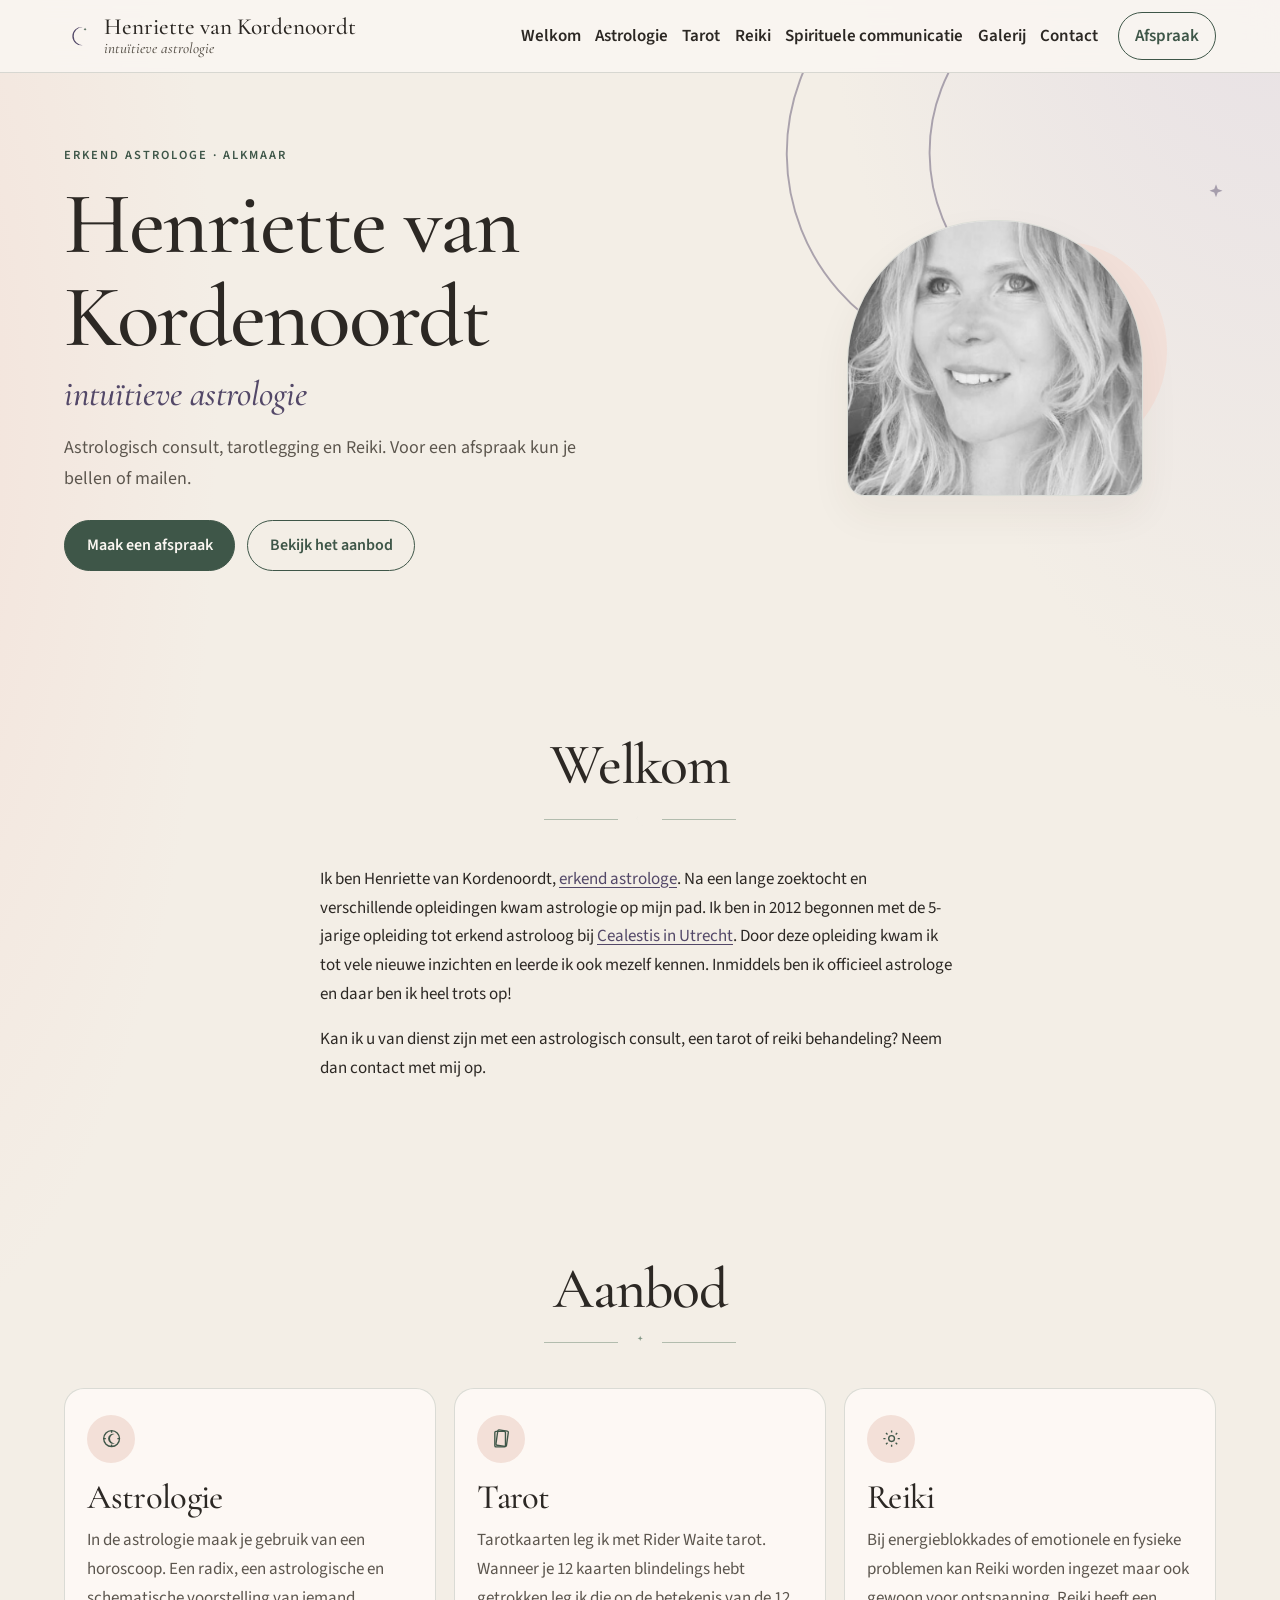
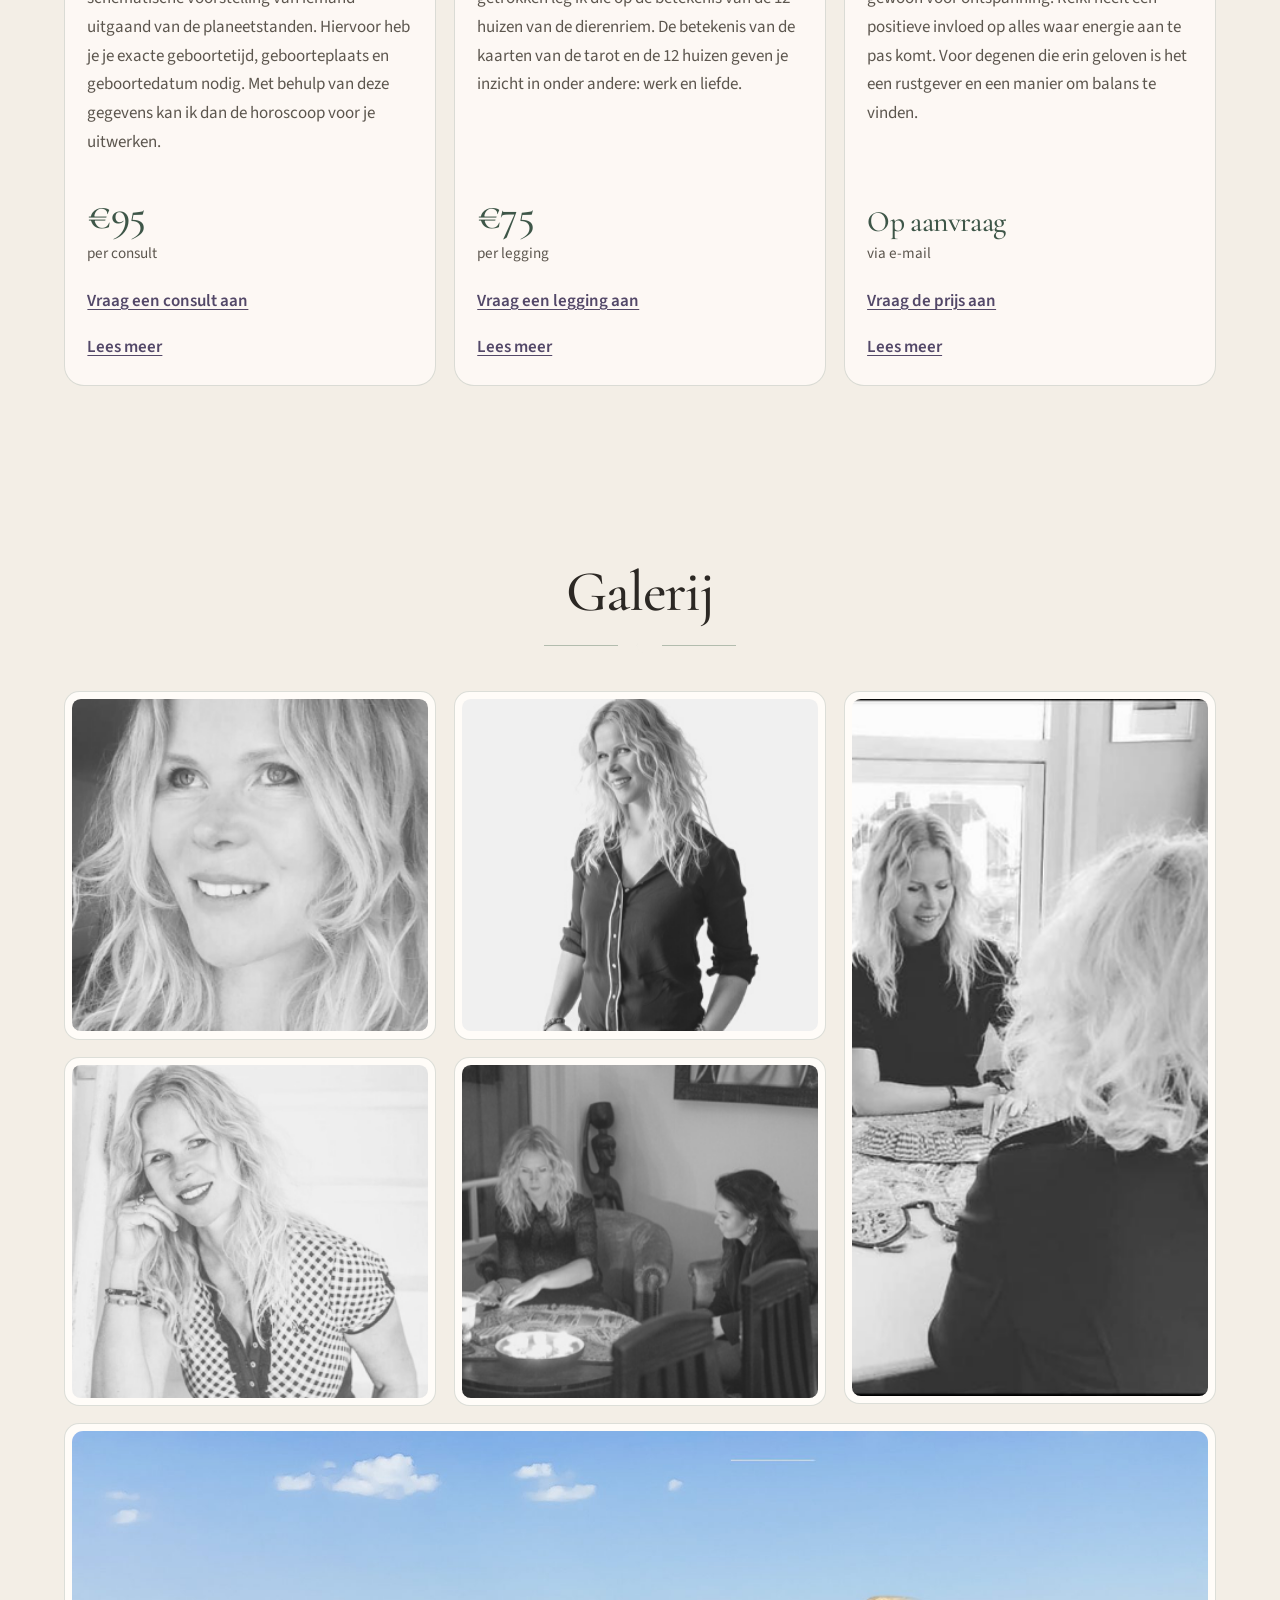
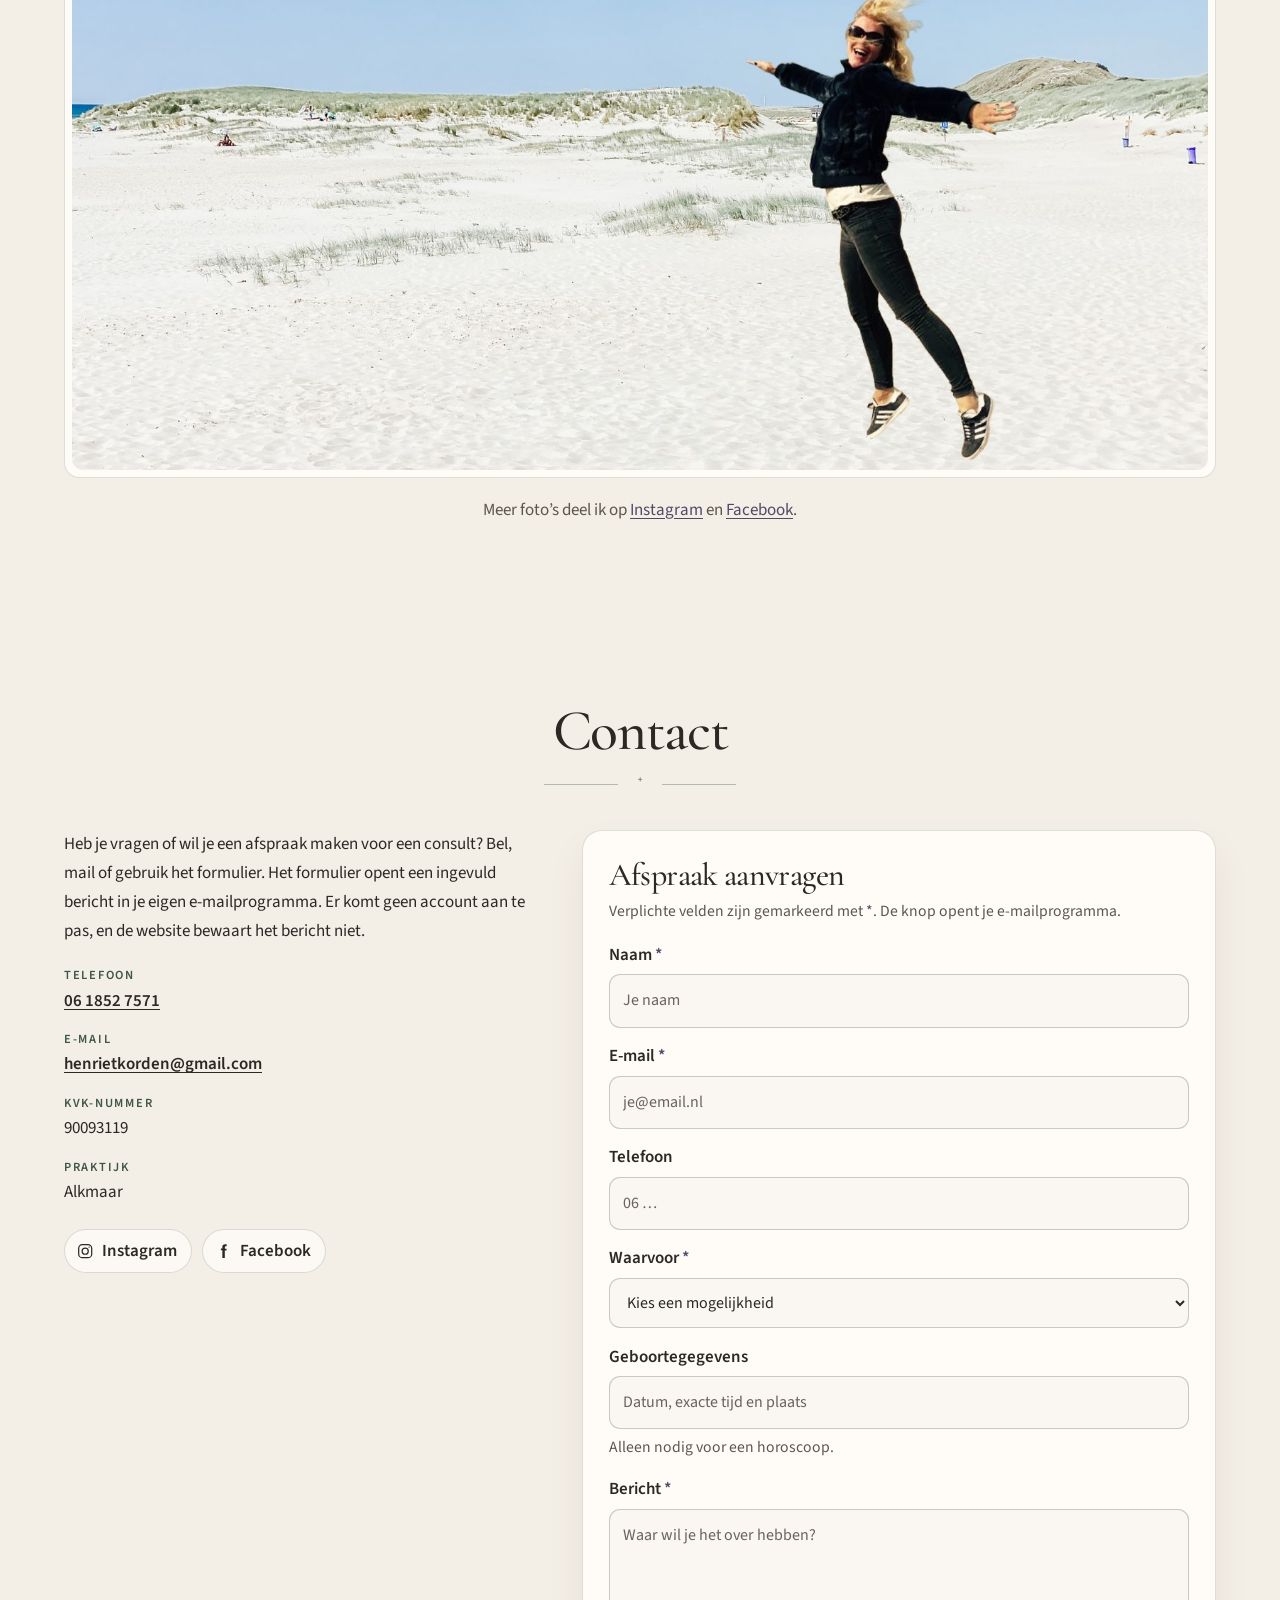
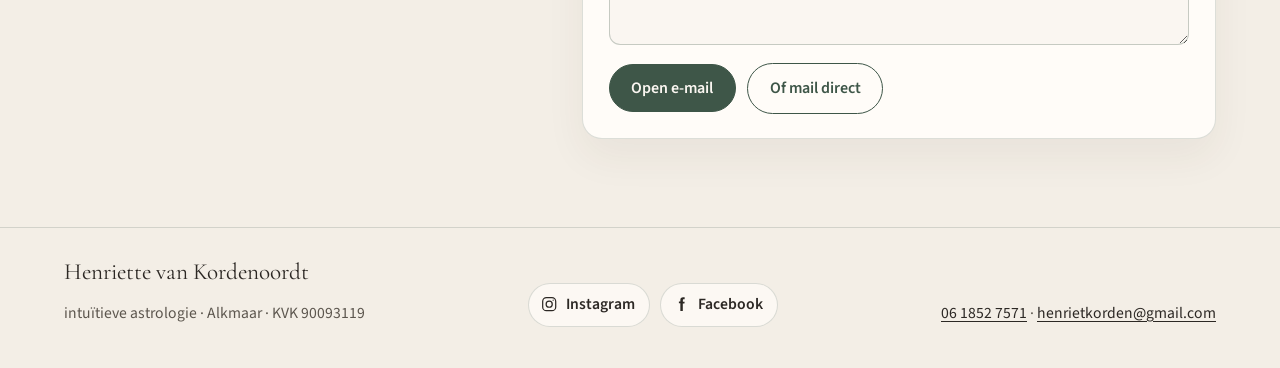
==== commit 74dac970: "Add the spirituele-communicatie page and tighten local SEO. Restore the old site's wording about a p" ====
--- a/index.html
+++ b/index.html
@@ -3,24 +3,24 @@
 <head>
   <meta charset="utf-8">
   <meta name="viewport" content="width=device-width, initial-scale=1">
-  <title>Henriette van Kordenoordt – intuïtieve astrologie</title>
-  <meta name="description" content="Erkend astrologe in Alkmaar. Astrologisch consult (€95), tarotlegging met Rider Waite (€75) en Reiki. Bel of mail Henriette van Kordenoordt voor een afspraak.">
-  <link rel="canonical" href="https://www.henriettevankordenoordt.nl/">
+  <title>Astrologe in Alkmaar | Henriette van Kordenoordt – intuïtieve astrologie</title>
+  <meta name="description" content="Erkend astrologe in Alkmaar. Intuïtieve astrologie, astrologisch consult (€95), tarotlegging met Rider Waite (€75) en Reiki. Bel of mail Henriette van Kordenoordt.">
+  <link rel="canonical" href="https://henriettevankordenoordt.nl/">
   <meta name="theme-color" content="#f3eee6">
   <meta property="og:type" content="website">
   <meta property="og:locale" content="nl_NL">
   <meta property="og:site_name" content="Henriette van Kordenoordt">
-  <meta property="og:title" content="Henriette van Kordenoordt – intuïtieve astrologie">
-  <meta property="og:description" content="Erkend astrologe in Alkmaar. Astrologisch consult (€95), tarotlegging met Rider Waite (€75) en Reiki.">
-  <meta property="og:url" content="https://www.henriettevankordenoordt.nl/">
-  <meta property="og:image" content="https://www.henriettevankordenoordt.nl/og.jpg">
+  <meta property="og:title" content="Astrologe in Alkmaar | Henriette van Kordenoordt – intuïtieve astrologie">
+  <meta property="og:description" content="Erkend astrologe in Alkmaar. Intuïtieve astrologie, astrologisch consult (€95), tarotlegging met Rider Waite (€75) en Reiki. Bel of mail Henriette van Kordenoordt.">
+  <meta property="og:url" content="https://henriettevankordenoordt.nl/">
+  <meta property="og:image" content="https://henriettevankordenoordt.nl/og.jpg">
   <meta property="og:image:width" content="1200">
   <meta property="og:image:height" content="630">
   <meta property="og:image:alt" content="Henriette van Kordenoordt – intuïtieve astrologie">
   <meta name="twitter:card" content="summary_large_image">
-  <meta name="twitter:title" content="Henriette van Kordenoordt – intuïtieve astrologie">
-  <meta name="twitter:description" content="Erkend astrologe in Alkmaar. Astrologisch consult, tarot en Reiki.">
-  <meta name="twitter:image" content="https://www.henriettevankordenoordt.nl/og.jpg">
+  <meta name="twitter:title" content="Astrologe in Alkmaar | Henriette van Kordenoordt – intuïtieve astrologie">
+  <meta name="twitter:description" content="Erkend astrologe in Alkmaar. Intuïtieve astrologie, astrologisch consult (€95), tarotlegging met Rider Waite (€75) en Reiki.">
+  <meta name="twitter:image" content="https://henriettevankordenoordt.nl/og.jpg">
   <link rel="icon" href="favicon.svg" type="image/svg+xml">
   <link rel="icon" href="favicon-32.png" sizes="32x32" type="image/png">
   <link rel="apple-touch-icon" href="apple-touch-icon.png">
@@ -30,12 +30,12 @@
   <script type="application/ld+json">
   {
     "@context": "https://schema.org",
-    "@type": "ProfessionalService",
+    "@type": ["LocalBusiness", "ProfessionalService"],
     "name": "Henriette van Kordenoordt",
-    "description": "Erkend astrologe. Astrologisch consult, tarotlegging met Rider Waite en Reiki.",
-    "url": "https://www.henriettevankordenoordt.nl/",
-    "image": "https://www.henriettevankordenoordt.nl/og.jpg",
-    "telephone": "+31618527571",
+    "description": "Erkend astrologe in Alkmaar. Astrologisch consult, tarotlegging en Reiki.",
+    "url": "https://henriettevankordenoordt.nl/",
+    "image": "https://henriettevankordenoordt.nl/og.jpg",
+    "telephone": "06 1852 7571",
     "email": "henrietkorden@gmail.com",
     "address": {
       "@type": "PostalAddress",
@@ -103,6 +103,7 @@
         <a href="astrologie.html">Astrologie</a>
         <a href="tarot.html">Tarot</a>
         <a href="reiki.html">Reiki</a>
+        <a href="spirituele-communicatie.html">Spirituele communicatie</a>
         <a href="#galerij">Galerij</a>
         <a href="#contact">Contact</a>
         <a class="nav-cta" href="mailto:henrietkorden@gmail.com?subject=Afspraak%20consult&amp;body=Hallo%20Henriette%2C%0A%0AIk%20wil%20graag%20een%20afspraak%20maken.%0A%0ANaam%3A%20%0ATelefoon%3A%20%0AWaarvoor%20(astrologie%2C%20tarot%20of%20Reiki)%3A%20%0AGeboortedatum%2C%20tijd%20en%20plaats%20(voor%20astrologie)%3A%20%0A%0AGroet%2C%0A">Afspraak</a>
@@ -395,7 +396,7 @@
 
   <dialog id="lightbox" class="lightbox" aria-label="Vergrote foto">
     <div class="lightbox-frame">
-      <img id="lightbox-img" alt="">
+      <img id="lightbox-img" alt="Vergrote foto">
       <div class="lightbox-bar">
         <form method="dialog">
           <button class="lightbox-close" type="submit">Sluiten</button>
--- a/css/styles.css
+++ b/css/styles.css
@@ -833,15 +833,17 @@
   }
 
   .header-bar {
-    flex-wrap: nowrap;
+    flex-wrap: wrap;
   }
 
   .nav {
     display: flex;
-    flex: none;
+    flex: 1 1 auto;
     flex-direction: row;
+    flex-wrap: wrap;
     align-items: center;
-    gap: 1.15rem;
+    justify-content: flex-end;
+    gap: 0.35rem 0.9rem;
     padding: 0;
   }
 
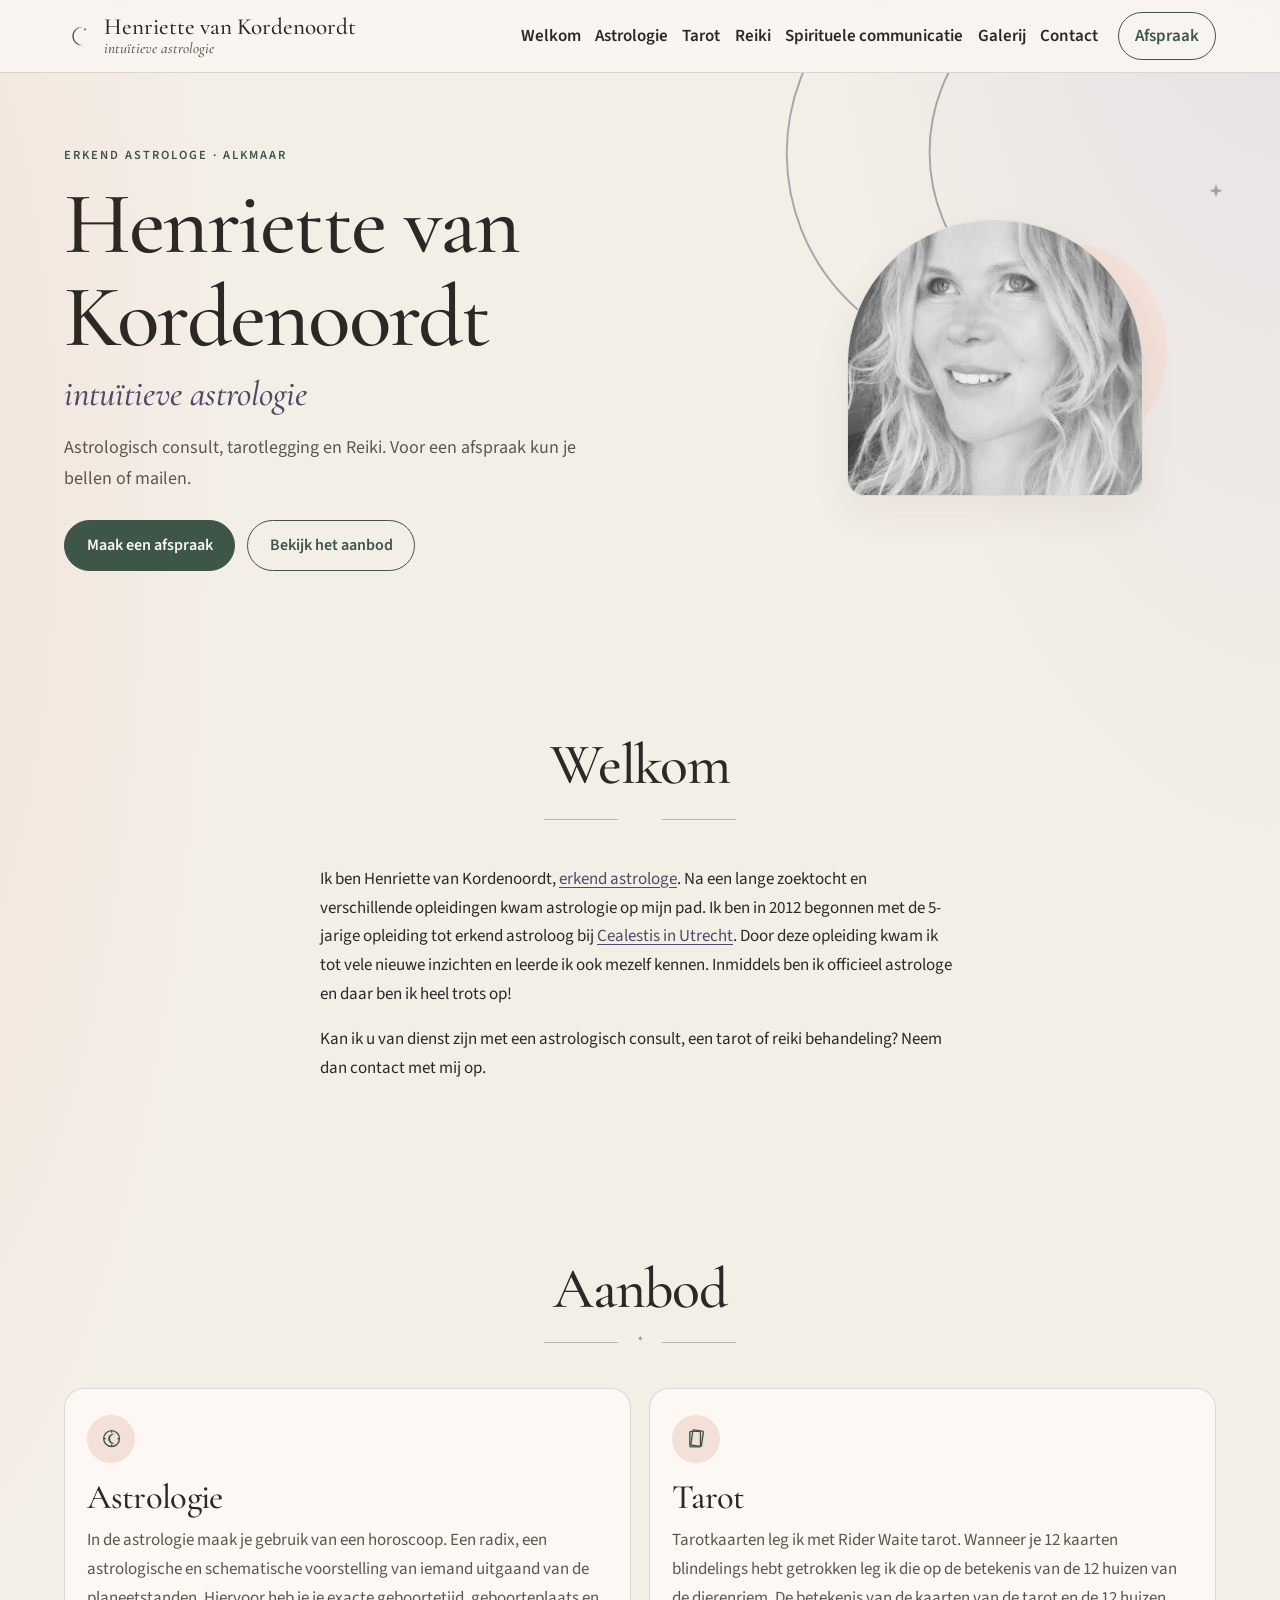
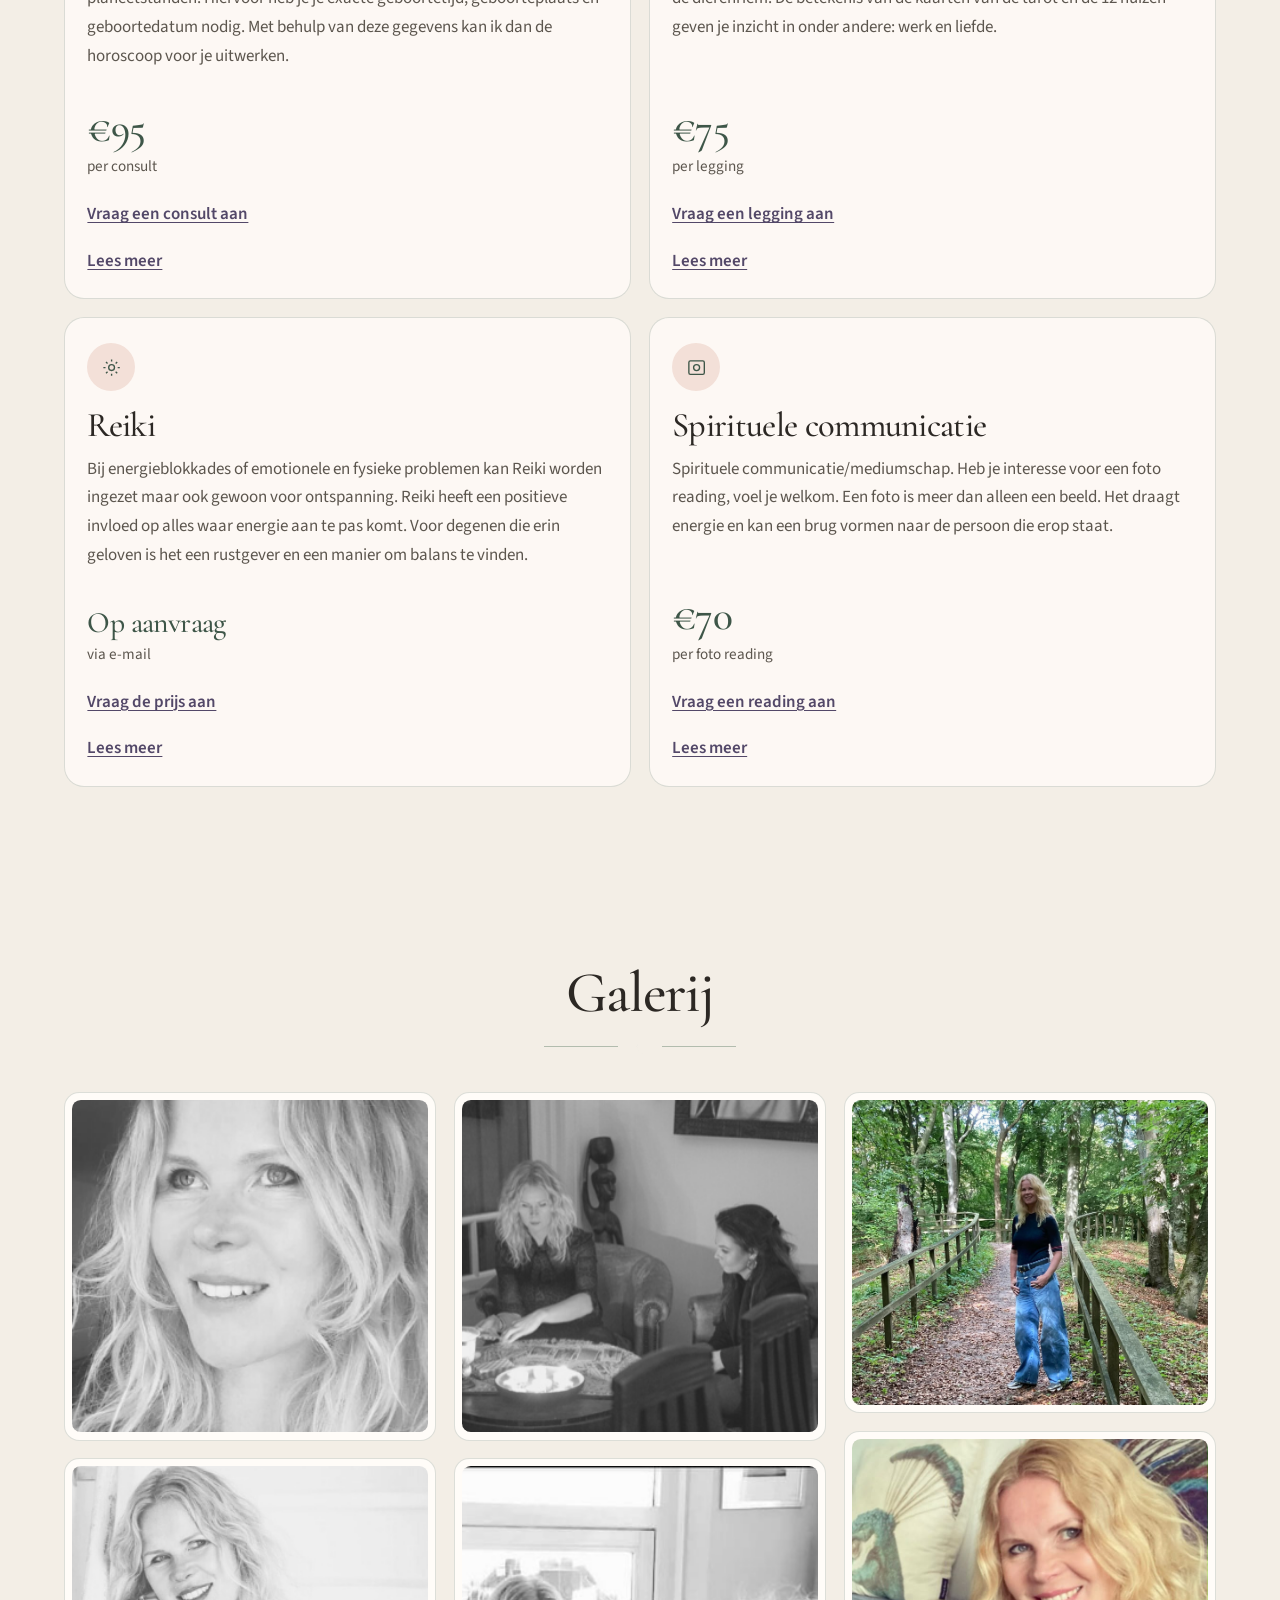
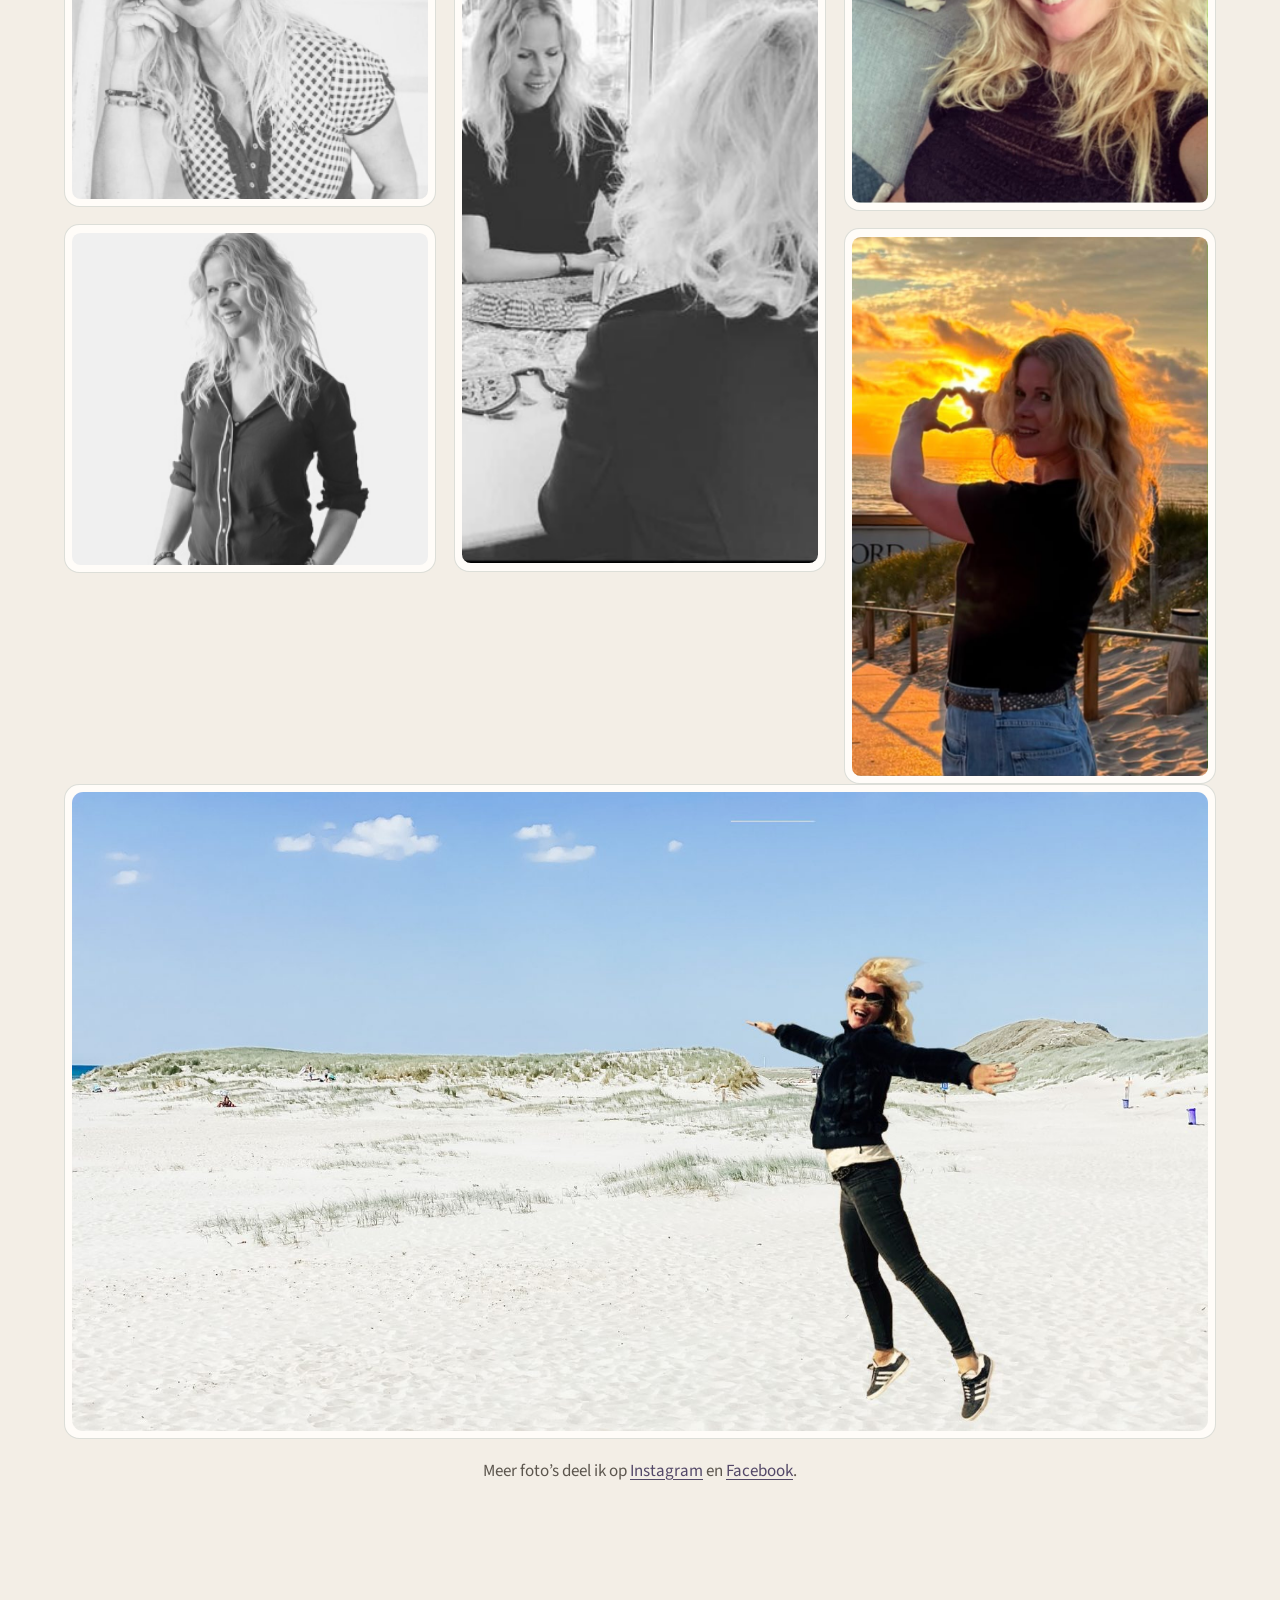
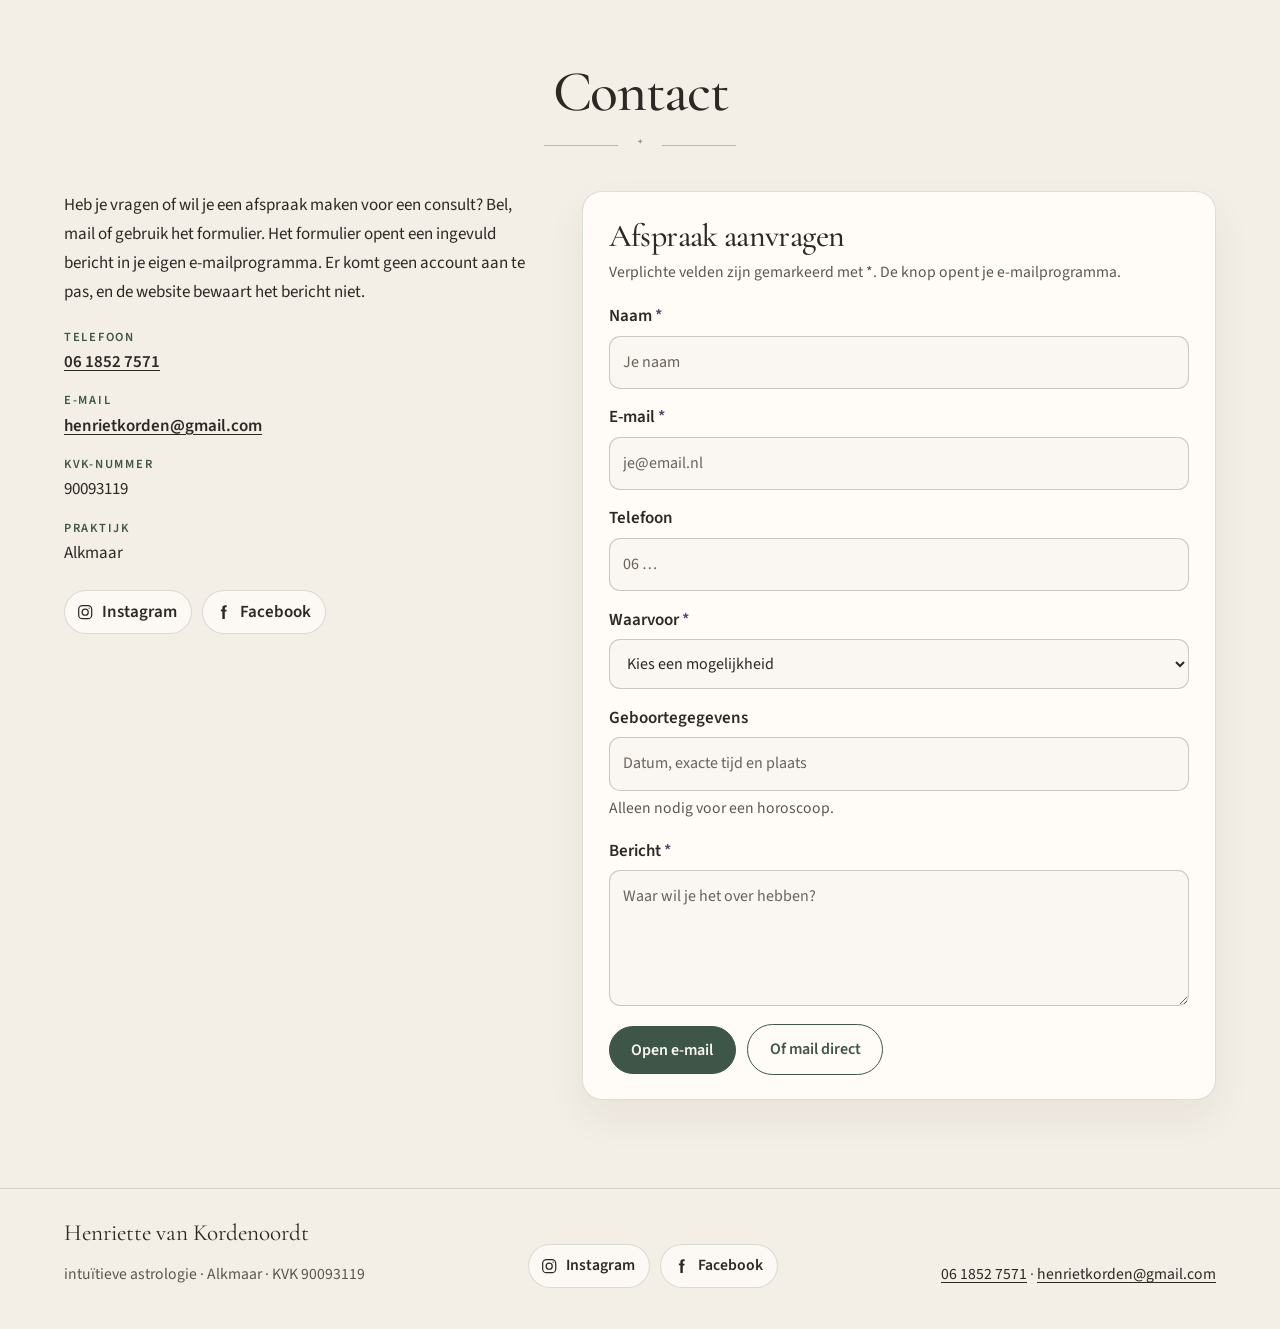
==== commit f1aba469: "Add three gallery photos and a homepage service card. Compress the new portraits to JPEG and list Sp" ====
--- a/index.html
+++ b/index.html
@@ -73,6 +73,12 @@
         {
           "@type": "Offer",
           "name": "Reiki"
+        },
+        {
+          "@type": "Offer",
+          "name": "Spirituele communicatie",
+          "price": "70",
+          "priceCurrency": "EUR"
         }
       ]
     }
@@ -208,6 +214,20 @@
             <a class="more" href="mailto:henrietkorden@gmail.com?subject=Vraag%20over%20Reiki&amp;body=Hallo%20Henriette%2C%0A%0AIk%20wil%20graag%20weten%20wat%20een%20Reiki-behandeling%20kost%20en%20of%20je%20tijd%20hebt.%0A%0ANaam%3A%20%0ATelefoon%3A%20%0A%0AGroet%2C%0A">Vraag de prijs aan</a>
             <a class="more" href="reiki.html">Lees meer</a>
           </article>
+
+          <article class="service" id="spirituele-communicatie">
+            <div class="service-icon" aria-hidden="true">
+              <svg viewBox="0 0 24 24" fill="none" stroke="currentColor" stroke-width="1.4">
+                <rect x="4" y="5" width="16" height="14" rx="1.6"/>
+                <circle cx="12" cy="12" r="3.1"/>
+              </svg>
+            </div>
+            <h3>Spirituele communicatie</h3>
+            <p class="text">Spirituele communicatie/mediumschap. Heb je interesse voor een foto reading, voel je welkom. Een foto is meer dan alleen een beeld. Het draagt energie en kan een brug vormen naar de persoon die erop staat.</p>
+            <p class="price"><strong>€70</strong><span>per foto reading</span></p>
+            <a class="more" href="mailto:henrietkorden@gmail.com?subject=Afspraak%20spirituele%20communicatie&amp;body=Hallo%20Henriette%2C%0A%0AIk%20wil%20graag%20een%20foto%20reading%20(€70).%0A%0ANaam%3A%20%0ATelefoon%3A%20%0A%0AGroet%2C%0A">Vraag een reading aan</a>
+            <a class="more" href="spirituele-communicatie.html">Lees meer</a>
+          </article>
         </div>
       </div>
     </section>
@@ -251,6 +271,21 @@
           <figure>
             <button class="shot" type="button" data-src="fotos/consult-raam.png">
               <img src="fotos/consult-raam.png" width="291" height="570" alt="Henriette in gesprek tijdens een consult bij het raam" loading="lazy">
+            </button>
+          </figure>
+          <figure>
+            <button class="shot" type="button" data-src="fotos/pad-bos.jpg">
+              <img src="fotos/pad-bos.jpg" width="1600" height="1371" alt="Henriette van Kordenoordt op een houten pad in het bos" loading="lazy">
+            </button>
+          </figure>
+          <figure>
+            <button class="shot" type="button" data-src="fotos/portret-bank.jpg">
+              <img src="fotos/portret-bank.jpg" width="750" height="766" alt="Portret van Henriette van Kordenoordt" loading="lazy">
+            </button>
+          </figure>
+          <figure>
+            <button class="shot" type="button" data-src="fotos/strand-zonsondergang.jpg">
+              <img src="fotos/strand-zonsondergang.jpg" width="750" height="1137" alt="Henriette van Kordenoordt op het strand bij zonsondergang" loading="lazy">
             </button>
           </figure>
         </div>
@@ -341,6 +376,7 @@
                 <option>Astrologisch consult (€95)</option>
                 <option>Tarotkaartlegging (€75)</option>
                 <option>Reiki (prijs op aanvraag)</option>
+                <option>Spirituele communicatie (€70)</option>
                 <option>Ik weet het nog niet</option>
               </select>
             </div>
--- a/css/styles.css
+++ b/css/styles.css
@@ -863,7 +863,7 @@
   }
 
   .services {
-    grid-template-columns: repeat(3, 1fr);
+    grid-template-columns: repeat(2, 1fr);
     align-items: stretch;
   }
 
